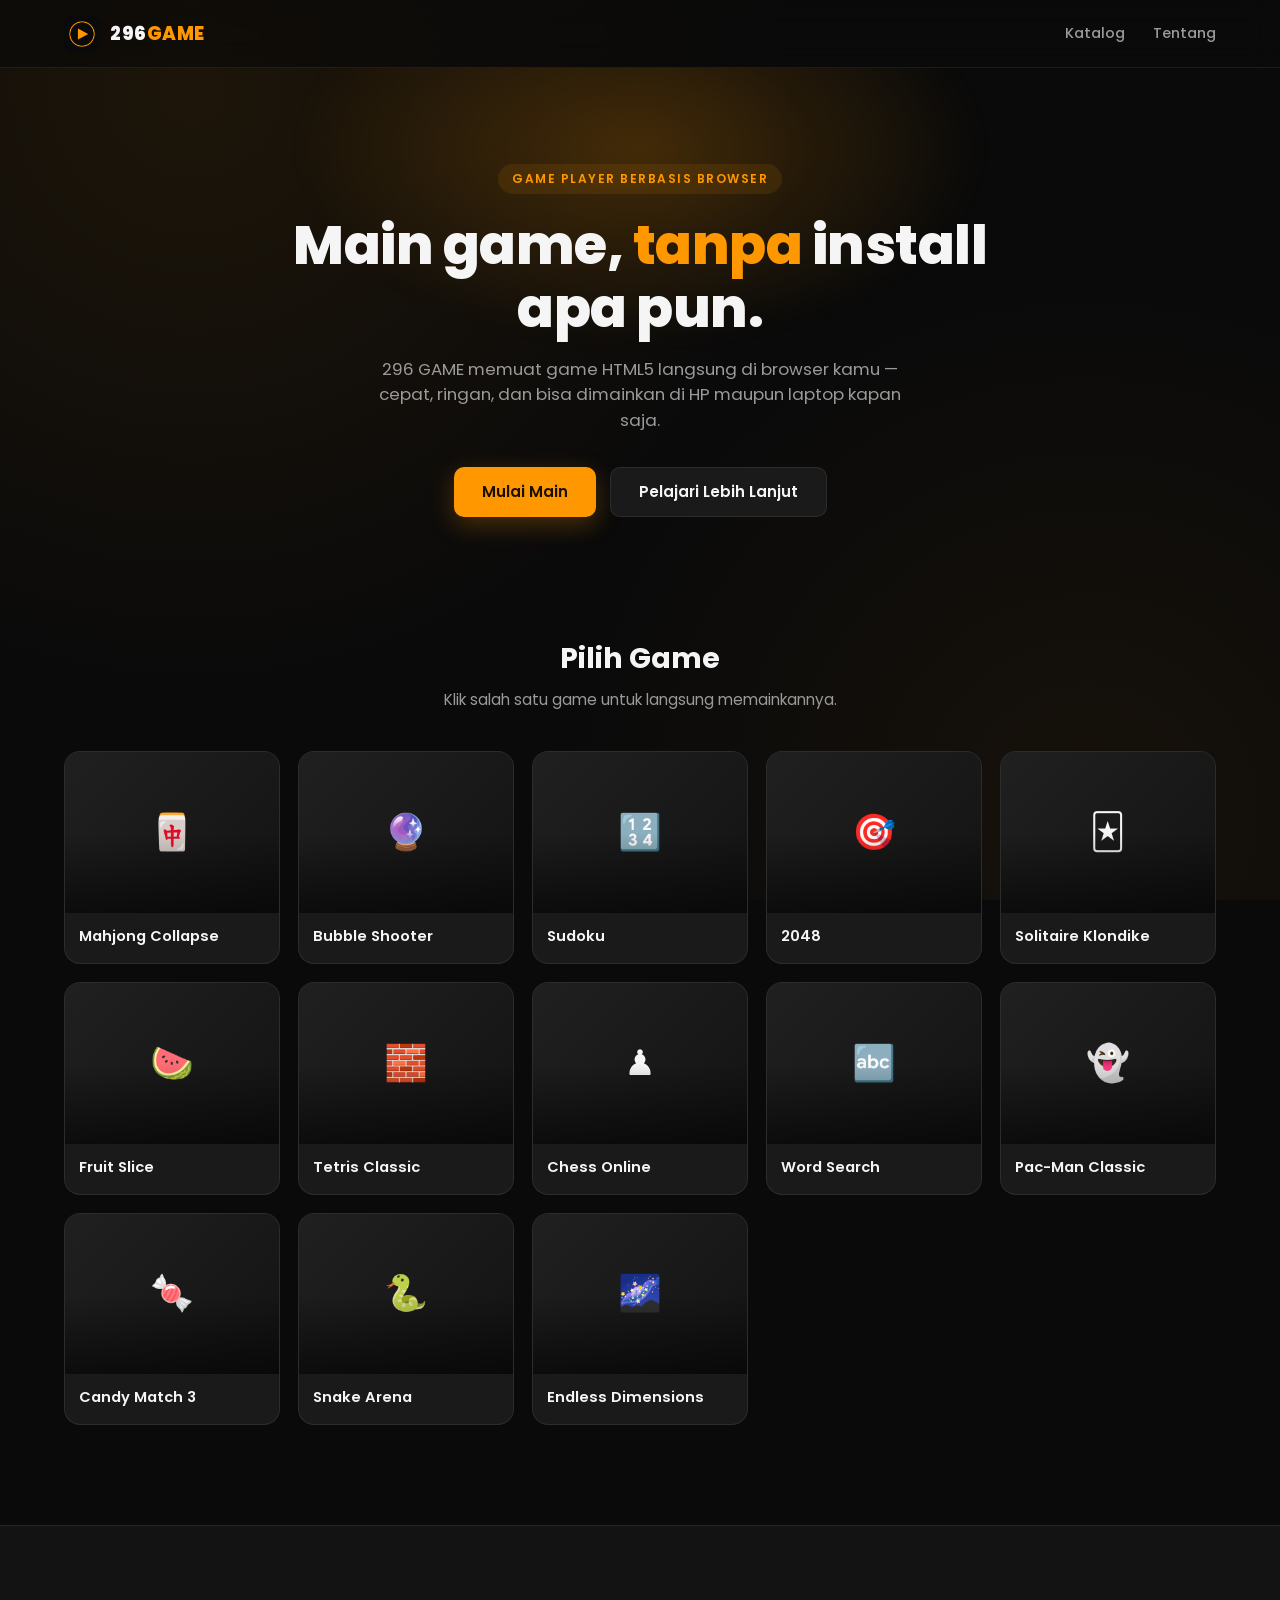
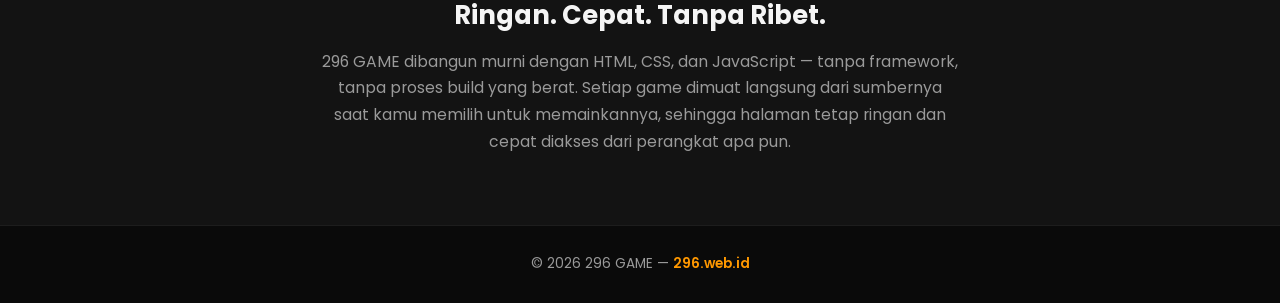
==== index.html @ 3730b1a6 "Add files via upload" ====
<!DOCTYPE html>
<html lang="id">
<head>
  <meta charset="UTF-8" />
  <meta name="viewport" content="width=device-width, initial-scale=1.0, viewport-fit=cover" />

  <!-- ===== SEO META ===== -->
  <title>296 GAME — Mainkan Game HTML5 Gratis Langsung di Browser</title>
  <meta name="description" content="296 GAME adalah game player HTML5 ringan dan cepat. Mainkan ratusan game seru langsung di browser tanpa install, dari puzzle hingga arcade." />
  <meta name="robots" content="index, follow" />
  <link rel="canonical" href="https://296.web.id/" />
  <meta name="theme-color" content="#0a0a0a" />

  <!-- Open Graph -->
  <meta property="og:type" content="website" />
  <meta property="og:site_name" content="296 GAME" />
  <meta property="og:title" content="296 GAME — Mainkan Game HTML5 Gratis Langsung di Browser" />
  <meta property="og:description" content="Ratusan game HTML5 siap mainkan tanpa install. Ringan, cepat, dan bisa dimainkan di semua perangkat." />
  <meta property="og:url" content="https://296.web.id/" />
  <meta property="og:image" content="./assets/logo.png" />

  <!-- Twitter Card -->
  <meta name="twitter:card" content="summary_large_image" />
  <meta name="twitter:title" content="296 GAME — Mainkan Game HTML5 Gratis Langsung di Browser" />
  <meta name="twitter:description" content="Ratusan game HTML5 siap mainkan tanpa install. Ringan, cepat, dan bisa dimainkan di semua perangkat." />
  <meta name="twitter:image" content="./assets/logo.png" />

  <!-- Favicon & PWA -->
  <link rel="icon" type="image/png" href="./assets/favicon.png" />
  <link rel="apple-touch-icon" href="./assets/favicon.png" />
  <link rel="manifest" href="./manifest.json" />

  <!-- Performance: preconnect ke CDN game -->
  <link rel="preconnect" href="https://cdn.htmlgames.com" crossorigin />
  <link rel="dns-prefetch" href="https://cdn.htmlgames.com" />

  <!-- Fonts -->
  <link rel="preconnect" href="https://fonts.googleapis.com" />
  <link rel="preconnect" href="https://fonts.gstatic.com" crossorigin />
  <link href="https://fonts.googleapis.com/css2?family=Poppins:wght@400;500;600;700;800&display=swap" rel="stylesheet" />

  <!-- Styles -->
  <link rel="stylesheet" href="./css/style.css" />
  <link rel="stylesheet" href="./css/responsive.css" />
</head>
<body>

  <!-- ============ HEADER ============ -->
  <header class="site-header" role="banner">
    <div class="header-inner">
      <a href="./index.html" class="brand" aria-label="296 GAME - Beranda">
        <img src="./assets/logo.png" alt="Logo 296 GAME" class="brand-logo" width="36" height="36" />
        <span class="brand-name">296<span class="accent">GAME</span></span>
      </a>
      <nav class="main-nav" aria-label="Navigasi utama">
        <a href="#catalog" class="nav-link">Katalog</a>
        <a href="#about" class="nav-link">Tentang</a>
      </nav>
    </div>
  </header>

  <!-- ============ MAIN ============ -->
  <main id="main-content">

    <!-- HERO -->
    <section class="hero" aria-label="Hero">
      <div class="hero-glow" aria-hidden="true"></div>
      <div class="hero-inner">
        <p class="eyebrow">Game Player Berbasis Browser</p>
        <h1 class="hero-title">Main game, <span class="accent">tanpa</span> install apa pun.</h1>
        <p class="hero-desc">296 GAME memuat game HTML5 langsung di browser kamu — cepat, ringan, dan bisa dimainkan di HP maupun laptop kapan saja.</p>
        <div class="hero-actions">
          <a href="#catalog" class="btn btn-primary">
            <span>Mulai Main</span>
          </a>
          <a href="#about" class="btn btn-ghost">Pelajari Lebih Lanjut</a>
        </div>
      </div>
    </section>

    <!-- CATALOG -->
    <section id="catalog" class="catalog" aria-label="Katalog Game">
      <div class="section-head">
        <h2>Pilih Game</h2>
        <p>Klik salah satu game untuk langsung memainkannya.</p>
      </div>

      <div class="game-grid" id="gameGrid" role="list">
        <!-- Game cards di-generate oleh main.js -->
      </div>
    </section>

    <!-- ABOUT -->
    <section id="about" class="about" aria-label="Tentang 296 GAME">
      <div class="about-inner">
        <h2>Ringan. Cepat. Tanpa Ribet.</h2>
        <p>296 GAME dibangun murni dengan HTML, CSS, dan JavaScript — tanpa framework, tanpa proses build yang berat. Setiap game dimuat langsung dari sumbernya saat kamu memilih untuk memainkannya, sehingga halaman tetap ringan dan cepat diakses dari perangkat apa pun.</p>
      </div>
    </section>

  </main>

  <!-- ============ FOOTER ============ -->
  <footer class="site-footer" role="contentinfo">
    <p>&copy; <span id="year"></span> 296 GAME — <a href="https://296.web.id" target="_blank" rel="noopener">296.web.id</a></p>
  </footer>

  <!-- Toast container -->
  <div id="toast" class="toast" role="status" aria-live="polite"></div>

  <!-- Scripts -->
  <script src="./js/database.js" defer></script>
  <script src="./js/main.js" defer></script>
</body>
</html>
---- css/style.css ----
/* ==========================================================================
   296 GAME — style.css
   Tema: Modern, Minimalis, Gaming, Dark Mode
   ========================================================================== */

:root {
  /* Warna utama */
  --color-bg: #0a0a0a;
  --color-bg-soft: #131313;
  --color-surface: #1a1a1a;
  --color-surface-2: #202020;
  --color-border: rgba(255, 255, 255, 0.08);
  --color-text: #f5f5f5;
  --color-text-muted: #9a9a9a;
  --color-accent: #ff9800;
  --color-accent-dim: #ff98001a;
  --color-accent-hover: #ffb547;
  --color-white: #ffffff;
  --color-danger: #ff5555;

  /* Tipografi */
  --font-main: "Poppins", system-ui, sans-serif;

  /* Layout */
  --header-h: 68px;
  --radius-sm: 10px;
  --radius-md: 16px;
  --radius-lg: 24px;
  --shadow-glow: 0 0 40px rgba(255, 152, 0, 0.15);
  --transition-fast: 0.18s ease;
  --transition-med: 0.35s cubic-bezier(0.22, 1, 0.36, 1);
}

/* ===== Reset ===== */
*, *::before, *::after { box-sizing: border-box; margin: 0; padding: 0; }

html {
  scroll-behavior: smooth;
  -webkit-text-size-adjust: 100%;
}

body {
  font-family: var(--font-main);
  background: var(--color-bg);
  color: var(--color-text);
  overflow-x: hidden;
  min-height: 100vh;
  line-height: 1.5;
}

img { max-width: 100%; display: block; }
a { color: inherit; text-decoration: none; }
button { font-family: inherit; cursor: pointer; border: none; background: none; color: inherit; }
ul { list-style: none; }

/* Focus visibility (accessibility) */
a:focus-visible,
button:focus-visible,
input:focus-visible {
  outline: 2px solid var(--color-accent);
  outline-offset: 2px;
  border-radius: 4px;
}

@media (prefers-reduced-motion: reduce) {
  *, *::before, *::after {
    animation-duration: 0.001ms !important;
    animation-iteration-count: 1 !important;
    transition-duration: 0.001ms !important;
    scroll-behavior: auto !important;
  }
}

/* ===== Background ambience ===== */
body::before {
  content: "";
  position: fixed;
  inset: 0;
  z-index: -1;
  background:
    radial-gradient(circle at 15% 10%, rgba(255, 152, 0, 0.08), transparent 45%),
    radial-gradient(circle at 85% 90%, rgba(255, 152, 0, 0.05), transparent 40%),
    var(--color-bg);
}

/* ===== Header ===== */
.site-header {
  position: sticky;
  top: 0;
  z-index: 100;
  height: var(--header-h);
  display: flex;
  align-items: center;
  background: rgba(10, 10, 10, 0.7);
  backdrop-filter: blur(14px) saturate(140%);
  -webkit-backdrop-filter: blur(14px) saturate(140%);
  border-bottom: 1px solid var(--color-border);
}

.header-inner {
  width: 100%;
  max-width: 1200px;
  margin: 0 auto;
  padding: 0 24px;
  display: flex;
  align-items: center;
  justify-content: space-between;
  gap: 16px;
}

.brand {
  display: flex;
  align-items: center;
  gap: 10px;
}

.brand-logo {
  border-radius: 8px;
}

.brand-name {
  font-weight: 800;
  font-size: 1.15rem;
  letter-spacing: 0.5px;
}

.brand-name-sm { font-size: 1rem; }

.accent { color: var(--color-accent); }

.main-nav {
  display: flex;
  gap: 28px;
}

.nav-link {
  font-size: 0.9rem;
  font-weight: 500;
  color: var(--color-text-muted);
  transition: color var(--transition-fast);
  position: relative;
}

.nav-link:hover { color: var(--color-white); }

/* ===== Player toolbar ===== */
.player-toolbar {
  display: flex;
  align-items: center;
  gap: 6px;
}

.icon-btn {
  position: relative;
  overflow: hidden;
  width: 40px;
  height: 40px;
  display: flex;
  align-items: center;
  justify-content: center;
  border-radius: var(--radius-sm);
  color: var(--color-text-muted);
  background: var(--color-surface);
  border: 1px solid var(--color-border);
  transition: color var(--transition-fast), background var(--transition-fast), transform var(--transition-fast);
}

.icon-btn:hover {
  color: var(--color-accent);
  background: var(--color-surface-2);
  transform: translateY(-1px);
}

.icon-btn:active { transform: translateY(0); }

/* ===== Ripple effect ===== */
.ripple { position: relative; overflow: hidden; }
.ripple-circle {
  position: absolute;
  border-radius: 50%;
  background: rgba(255, 152, 0, 0.35);
  transform: scale(0);
  animation: ripple-anim 0.6s ease-out;
  pointer-events: none;
}
@keyframes ripple-anim {
  to { transform: scale(2.6); opacity: 0; }
}

/* ===== Hero ===== */
.hero {
  position: relative;
  padding: 96px 24px 80px;
  text-align: center;
  overflow: hidden;
}

.hero-glow {
  position: absolute;
  top: -120px;
  left: 50%;
  transform: translateX(-50%);
  width: 700px;
  height: 400px;
  background: radial-gradient(ellipse, rgba(255, 152, 0, 0.22), transparent 70%);
  filter: blur(10px);
  pointer-events: none;
}

.hero-inner {
  position: relative;
  max-width: 720px;
  margin: 0 auto;
  animation: fadeInUp 0.8s var(--transition-med) both;
}

.eyebrow {
  display: inline-block;
  font-size: 0.75rem;
  font-weight: 600;
  letter-spacing: 1.5px;
  text-transform: uppercase;
  color: var(--color-accent);
  background: var(--color-accent-dim);
  padding: 6px 14px;
  border-radius: 999px;
  margin-bottom: 20px;
}

.hero-title {
  font-size: clamp(2.1rem, 5vw, 3.4rem);
  font-weight: 800;
  line-height: 1.15;
  letter-spacing: -0.5px;
  margin-bottom: 18px;
}

.hero-desc {
  font-size: 1.05rem;
  color: var(--color-text-muted);
  max-width: 560px;
  margin: 0 auto 34px;
}

.hero-actions {
  display: flex;
  justify-content: center;
  gap: 14px;
  flex-wrap: wrap;
}

/* ===== Buttons ===== */
.btn {
  position: relative;
  overflow: hidden;
  display: inline-flex;
  align-items: center;
  justify-content: center;
  gap: 8px;
  padding: 13px 28px;
  border-radius: var(--radius-sm);
  font-weight: 600;
  font-size: 0.95rem;
  transition: transform var(--transition-fast), box-shadow var(--transition-fast), background var(--transition-fast);
}

.btn-primary {
  background: var(--color-accent);
  color: #1a1000;
  box-shadow: 0 8px 24px rgba(255, 152, 0, 0.25);
}

.btn-primary:hover {
  background: var(--color-accent-hover);
  transform: translateY(-2px);
  box-shadow: 0 12px 28px rgba(255, 152, 0, 0.35);
}

.btn-ghost {
  background: var(--color-surface);
  color: var(--color-text);
  border: 1px solid var(--color-border);
}

.btn-ghost:hover {
  background: var(--color-surface-2);
  transform: translateY(-2px);
}

/* ===== Catalog ===== */
.catalog {
  max-width: 1200px;
  margin: 0 auto;
  padding: 40px 24px 100px;
}

.section-head {
  text-align: center;
  margin-bottom: 40px;
}

.section-head h2 {
  font-size: 1.8rem;
  font-weight: 700;
  margin-bottom: 8px;
}

.section-head p {
  color: var(--color-text-muted);
  font-size: 0.95rem;
}

.game-grid {
  display: grid;
  grid-template-columns: repeat(auto-fill, minmax(190px, 1fr));
  gap: 18px;
}

.game-card {
  position: relative;
  border-radius: var(--radius-md);
  background: var(--color-surface);
  border: 1px solid var(--color-border);
  overflow: hidden;
  cursor: pointer;
  transition: transform var(--transition-med), border-color var(--transition-fast), box-shadow var(--transition-med);
  animation: fadeInUp 0.6s var(--transition-med) both;
}

.game-card:hover {
  transform: translateY(-6px) scale(1.015);
  border-color: rgba(255, 152, 0, 0.4);
  box-shadow: var(--shadow-glow);
}

.game-card-thumb {
  aspect-ratio: 4 / 3;
  width: 100%;
  background: linear-gradient(135deg, var(--color-surface-2), var(--color-bg-soft));
  display: flex;
  align-items: center;
  justify-content: center;
  font-size: 2.2rem;
  position: relative;
}

.game-card-thumb::after {
  content: "";
  position: absolute;
  inset: 0;
  background: linear-gradient(to top, rgba(0,0,0,0.55), transparent 50%);
}

.game-card-body {
  padding: 12px 14px 16px;
}

.game-card-title {
  font-size: 0.92rem;
  font-weight: 600;
  white-space: nowrap;
  overflow: hidden;
  text-overflow: ellipsis;
}

.game-card-play {
  position: absolute;
  top: 10px;
  right: 10px;
  width: 34px;
  height: 34px;
  border-radius: 50%;
  background: var(--color-accent);
  color: #1a1000;
  display: flex;
  align-items: center;
  justify-content: center;
  opacity: 0;
  transform: translateY(-6px);
  transition: opacity var(--transition-fast), transform var(--transition-fast);
}

.game-card:hover .game-card-play {
  opacity: 1;
  transform: translateY(0);
}

/* ===== About ===== */
.about {
  border-top: 1px solid var(--color-border);
  padding: 70px 24px;
  background: var(--color-bg-soft);
}

.about-inner {
  max-width: 640px;
  margin: 0 auto;
  text-align: center;
}

.about-inner h2 {
  font-size: 1.6rem;
  font-weight: 700;
  margin-bottom: 14px;
}

.about-inner p {
  color: var(--color-text-muted);
  font-size: 0.98rem;
  line-height: 1.7;
}

/* ===== Footer ===== */
.site-footer {
  text-align: center;
  padding: 28px 24px;
  color: var(--color-text-muted);
  font-size: 0.85rem;
  border-top: 1px solid var(--color-border);
}

.site-footer a {
  color: var(--color-accent);
  font-weight: 600;
}

/* ==========================================================================
   PLAY PAGE
   ========================================================================== */

.play-page { background: #000; }

.player-main {
  position: relative;
  min-height: calc(100vh - var(--header-h));
  display: flex;
  align-items: center;
  justify-content: center;
  padding: 24px;
}

.game-container {
  width: 100%;
  max-width: 900px;
  aspect-ratio: 4 / 3;
  border-radius: var(--radius-md);
  overflow: hidden;
  background: var(--color-bg-soft);
  border: 1px solid var(--color-border);
  box-shadow: 0 20px 60px rgba(0, 0, 0, 0.5);
  animation: fadeIn 0.5s var(--transition-med) both;
}

.game-container iframe,
.game-container canvas {
  width: 100%;
  height: 100%;
  border: 0;
  display: block;
}

.game-container:fullscreen,
.game-container:-webkit-full-screen {
  max-width: none;
  border-radius: 0;
  aspect-ratio: auto;
}

/* ===== Loading state ===== */
.loading-state {
  display: flex;
  flex-direction: column;
  align-items: center;
  gap: 16px;
  animation: fadeIn 0.4s ease both;
}

.loading-spinner {
  animation: spin 1.1s linear infinite;
}

.loading-text {
  color: var(--color-text-muted);
  font-weight: 500;
  font-size: 0.95rem;
}

.dots span {
  animation: blink 1.4s infinite;
  opacity: 0;
}
.dots span:nth-child(2) { animation-delay: 0.2s; }
.dots span:nth-child(3) { animation-delay: 0.4s; }

.loading-progress {
  width: 200px;
  height: 4px;
  border-radius: 999px;
  background: var(--color-surface);
  overflow: hidden;
}

.loading-progress-bar {
  height: 100%;
  width: 0%;
  background: var(--color-accent);
  border-radius: 999px;
  transition: width 0.3s ease;
}

/* ===== Empty / Error states ===== */
.state-panel {
  text-align: center;
  max-width: 420px;
  padding: 40px 28px;
  border-radius: var(--radius-lg);
  background: var(--color-surface);
  border: 1px solid var(--color-border);
  animation: fadeInUp 0.5s var(--transition-med) both;
}

.state-icon { font-size: 2.6rem; margin-bottom: 14px; }

.state-panel h2 {
  font-size: 1.3rem;
  font-weight: 700;
  margin-bottom: 10px;
}

.state-panel p {
  color: var(--color-text-muted);
  font-size: 0.92rem;
  margin-bottom: 24px;
  line-height: 1.6;
}

.state-actions {
  display: flex;
  gap: 10px;
  justify-content: center;
  flex-wrap: wrap;
}

/* ===== Scroll to top ===== */
.scroll-top-btn {
  position: fixed;
  bottom: 24px;
  right: 24px;
  width: 44px;
  height: 44px;
  border-radius: 50%;
  background: var(--color-accent);
  color: #1a1000;
  display: flex;
  align-items: center;
  justify-content: center;
  box-shadow: 0 8px 20px rgba(255, 152, 0, 0.3);
  z-index: 90;
  transition: opacity var(--transition-fast), transform var(--transition-fast);
}

.scroll-top-btn:hover { transform: translateY(-3px); }

/* ===== Toast ===== */
.toast {
  position: fixed;
  bottom: 28px;
  left: 50%;
  transform: translateX(-50%) translateY(20px);
  background: var(--color-surface-2);
  border: 1px solid var(--color-border);
  color: var(--color-text);
  padding: 12px 20px;
  border-radius: var(--radius-sm);
  font-size: 0.88rem;
  font-weight: 500;
  opacity: 0;
  pointer-events: none;
  transition: opacity var(--transition-med), transform var(--transition-med);
  z-index: 200;
  box-shadow: 0 10px 30px rgba(0,0,0,0.4);
}

.toast.show {
  opacity: 1;
  transform: translateX(-50%) translateY(0);
}

.toast.toast-error { border-color: rgba(255, 85, 85, 0.4); }

/* ===== Utility ===== */
.hidden { display: none !important; }

/* ===== Animations ===== */
@keyframes fadeIn {
  from { opacity: 0; }
  to { opacity: 1; }
}

@keyframes fadeInUp {
  from { opacity: 0; transform: translateY(16px); }
  to { opacity: 1; transform: translateY(0); }
}

@keyframes spin {
  to { transform: rotate(360deg); }
}

@keyframes blink {
  0%, 80%, 100% { opacity: 0; }
  40% { opacity: 1; }
}
---- css/responsive.css ----
/* ==========================================================================
   296 GAME — responsive.css
   Mobile-first breakpoints. Tidak boleh ada horizontal scroll.
   ========================================================================== */

html, body { max-width: 100%; overflow-x: hidden; }

/* ===== Tablet (<= 1024px) ===== */
@media (max-width: 1024px) {
  .game-grid {
    grid-template-columns: repeat(auto-fill, minmax(160px, 1fr));
    gap: 14px;
  }

  .hero { padding: 80px 20px 64px; }
}

/* ===== Small tablet / large phone (<= 768px) ===== */
@media (max-width: 768px) {
  .header-inner { padding: 0 16px; }

  .main-nav { gap: 18px; }

  .brand-name { font-size: 1rem; }

  .hero { padding: 64px 18px 52px; }
  .hero-title { font-size: clamp(1.7rem, 7vw, 2.4rem); }
  .hero-desc { font-size: 0.95rem; }

  .catalog { padding: 30px 16px 70px; }
  .section-head h2 { font-size: 1.5rem; }

  .game-grid {
    grid-template-columns: repeat(auto-fill, minmax(140px, 1fr));
    gap: 12px;
  }

  .game-card-thumb { font-size: 1.8rem; }

  .about { padding: 54px 18px; }
  .about-inner h2 { font-size: 1.35rem; }

  .player-main { padding: 14px; }
  .game-container { border-radius: 14px; }

  .player-toolbar { gap: 4px; }
  .icon-btn { width: 36px; height: 36px; }
}

/* ===== Mobile (<= 480px) ===== */
@media (max-width: 480px) {
  :root { --header-h: 60px; }

  .header-inner { padding: 0 12px; }

  .main-nav { display: none; } /* nav disembunyikan di layar sangat kecil, hero tetap dapat diakses via scroll */

  .brand-logo { width: 30px; height: 30px; }
  .brand-name { font-size: 0.95rem; }

  .eyebrow { font-size: 0.68rem; padding: 5px 12px; }
  .hero-title { font-size: clamp(1.5rem, 8vw, 2rem); }
  .hero-desc { font-size: 0.9rem; margin-bottom: 26px; }

  .btn { padding: 12px 22px; font-size: 0.88rem; width: 100%; }
  .hero-actions { flex-direction: column; align-items: stretch; gap: 10px; }

  .game-grid {
    grid-template-columns: repeat(auto-fill, minmax(130px, 1fr));
    gap: 10px;
  }

  .game-card-body { padding: 10px 12px 12px; }
  .game-card-title { font-size: 0.82rem; }

  .player-main { padding: 8px; }
  .game-container { border-radius: 10px; aspect-ratio: 3 / 4; }

  .state-panel { padding: 32px 20px; }

  .scroll-top-btn { bottom: 16px; right: 16px; width: 40px; height: 40px; }

  .toast { width: calc(100% - 32px); text-align: center; bottom: 18px; }
}

/* ===== Landscape phones (short height) ===== */
@media (max-height: 480px) and (orientation: landscape) {
  .game-container { aspect-ratio: 16 / 9; max-height: calc(100vh - var(--header-h) - 20px); }
  .player-main { padding: 8px; }
  .hero { padding: 40px 20px; }
}

/* ===== Large desktop ===== */
@media (min-width: 1400px) {
  .header-inner, .catalog { max-width: 1320px; }
  .game-container { max-width: 980px; }
}
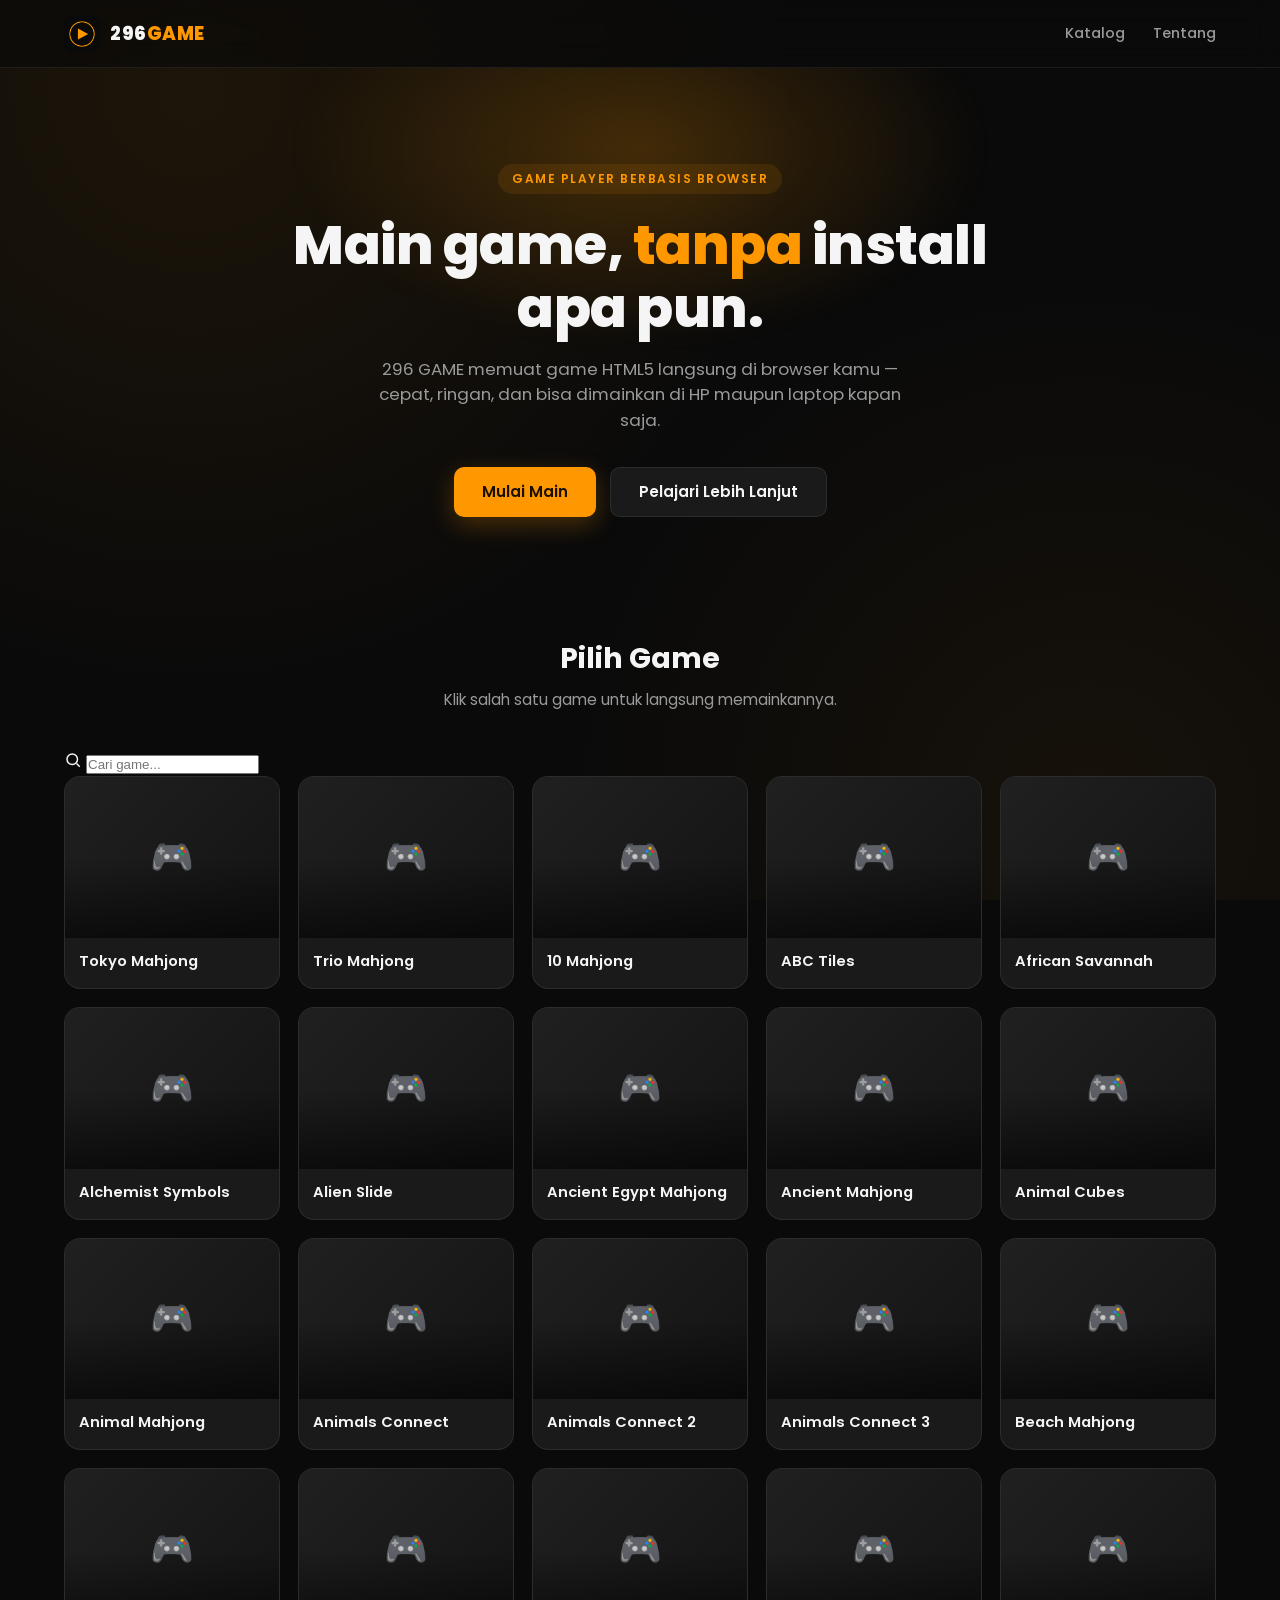
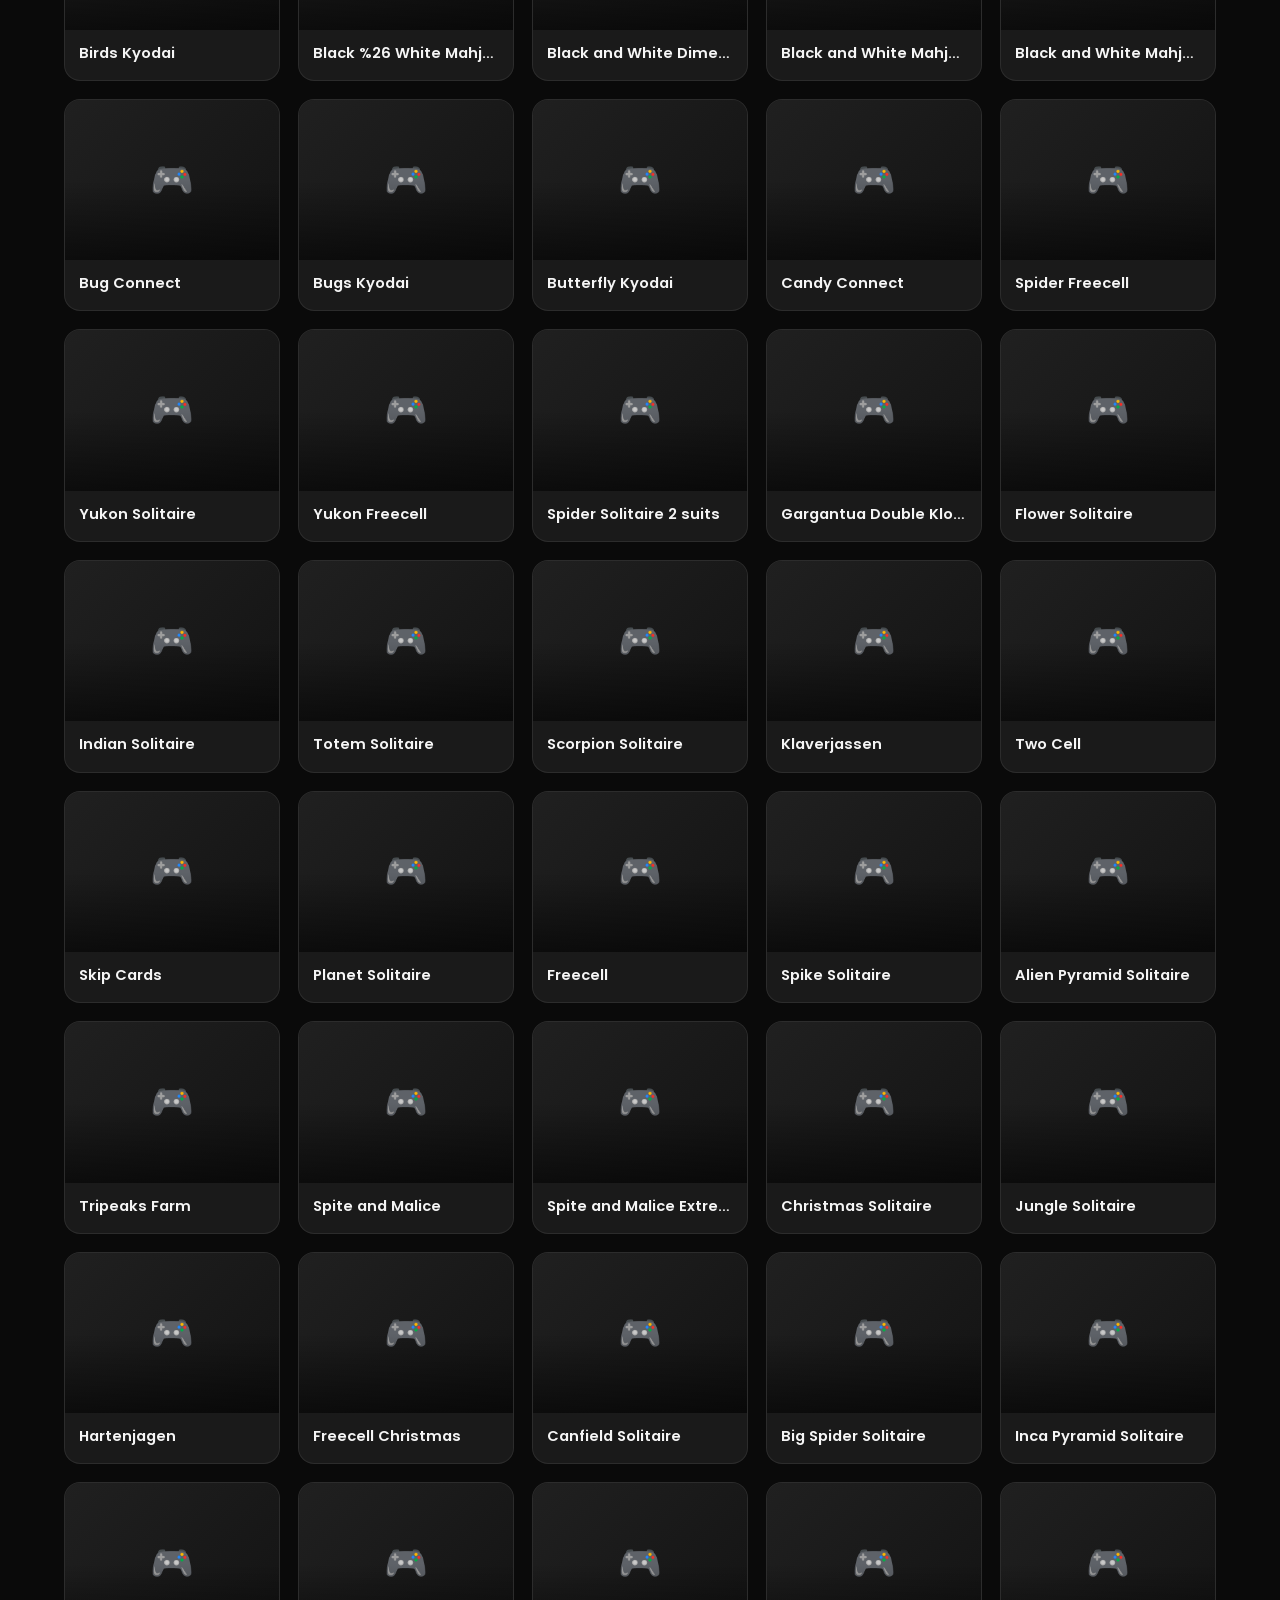
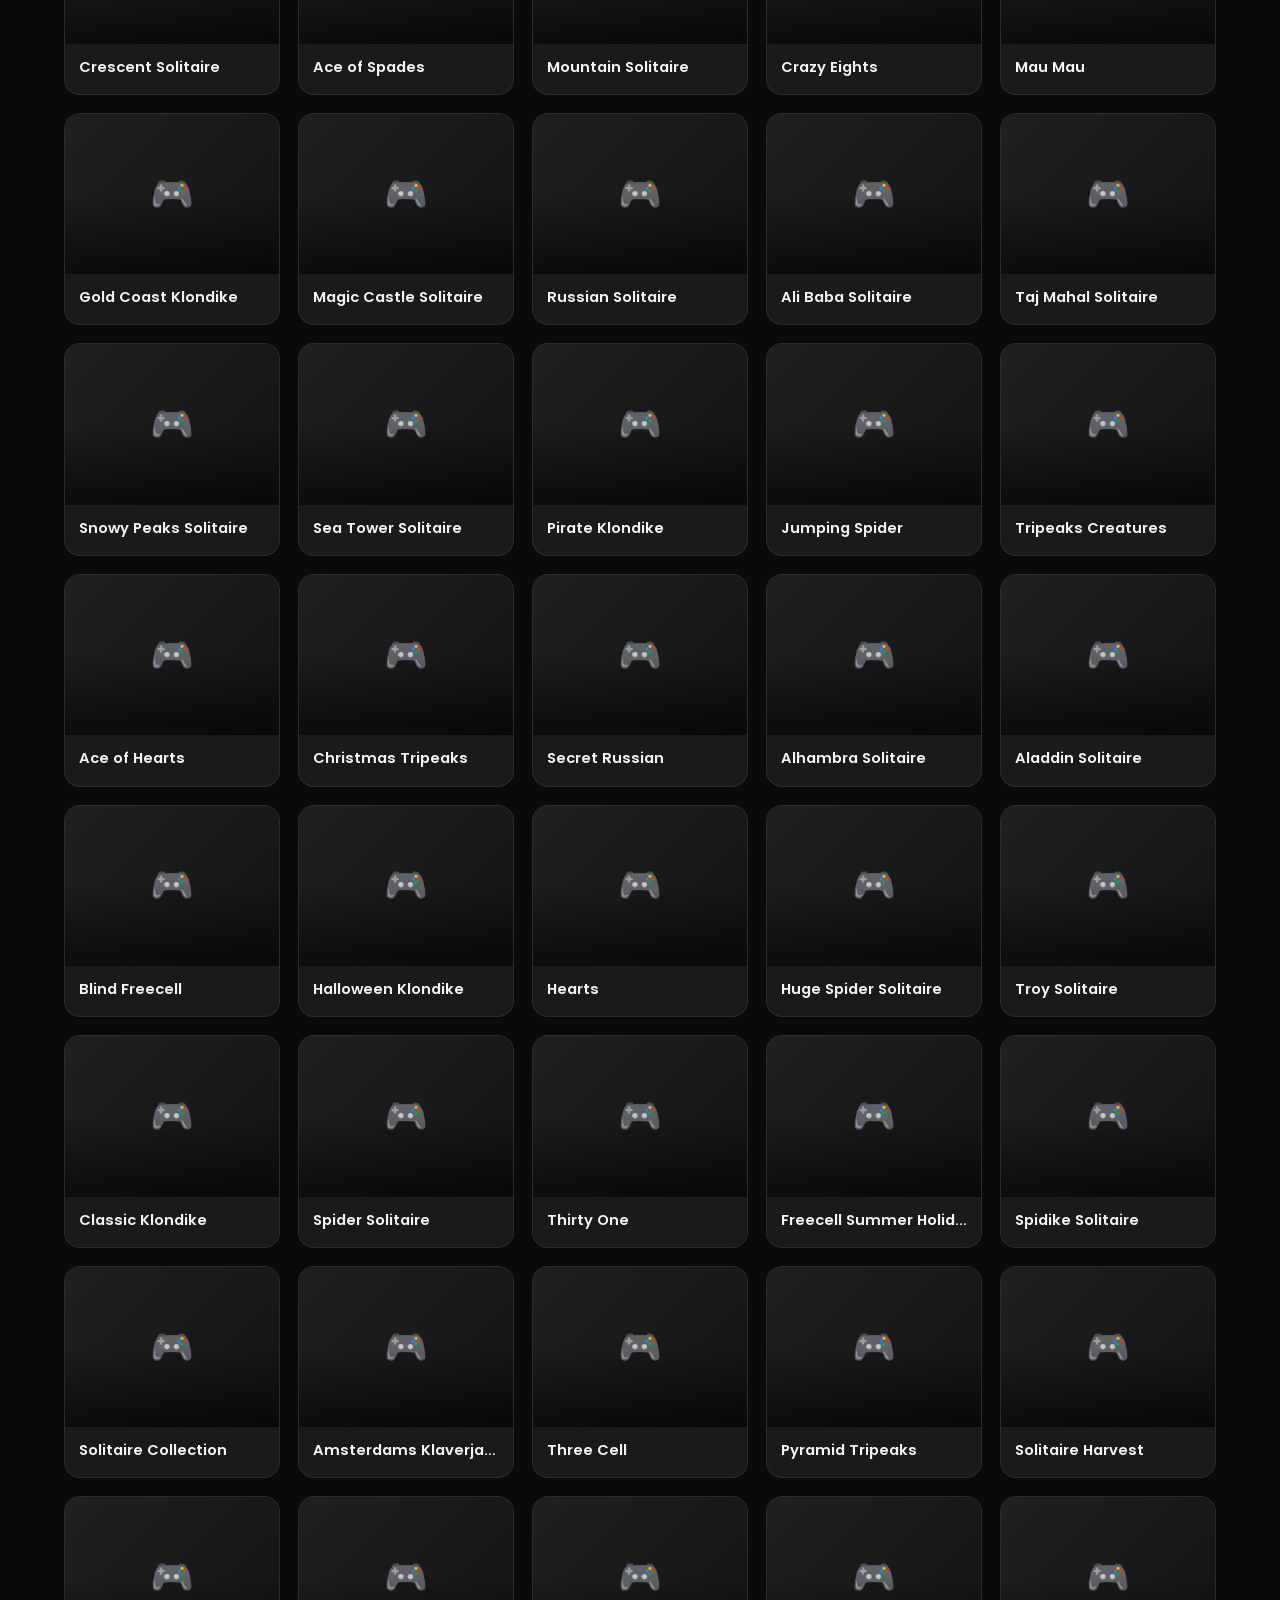
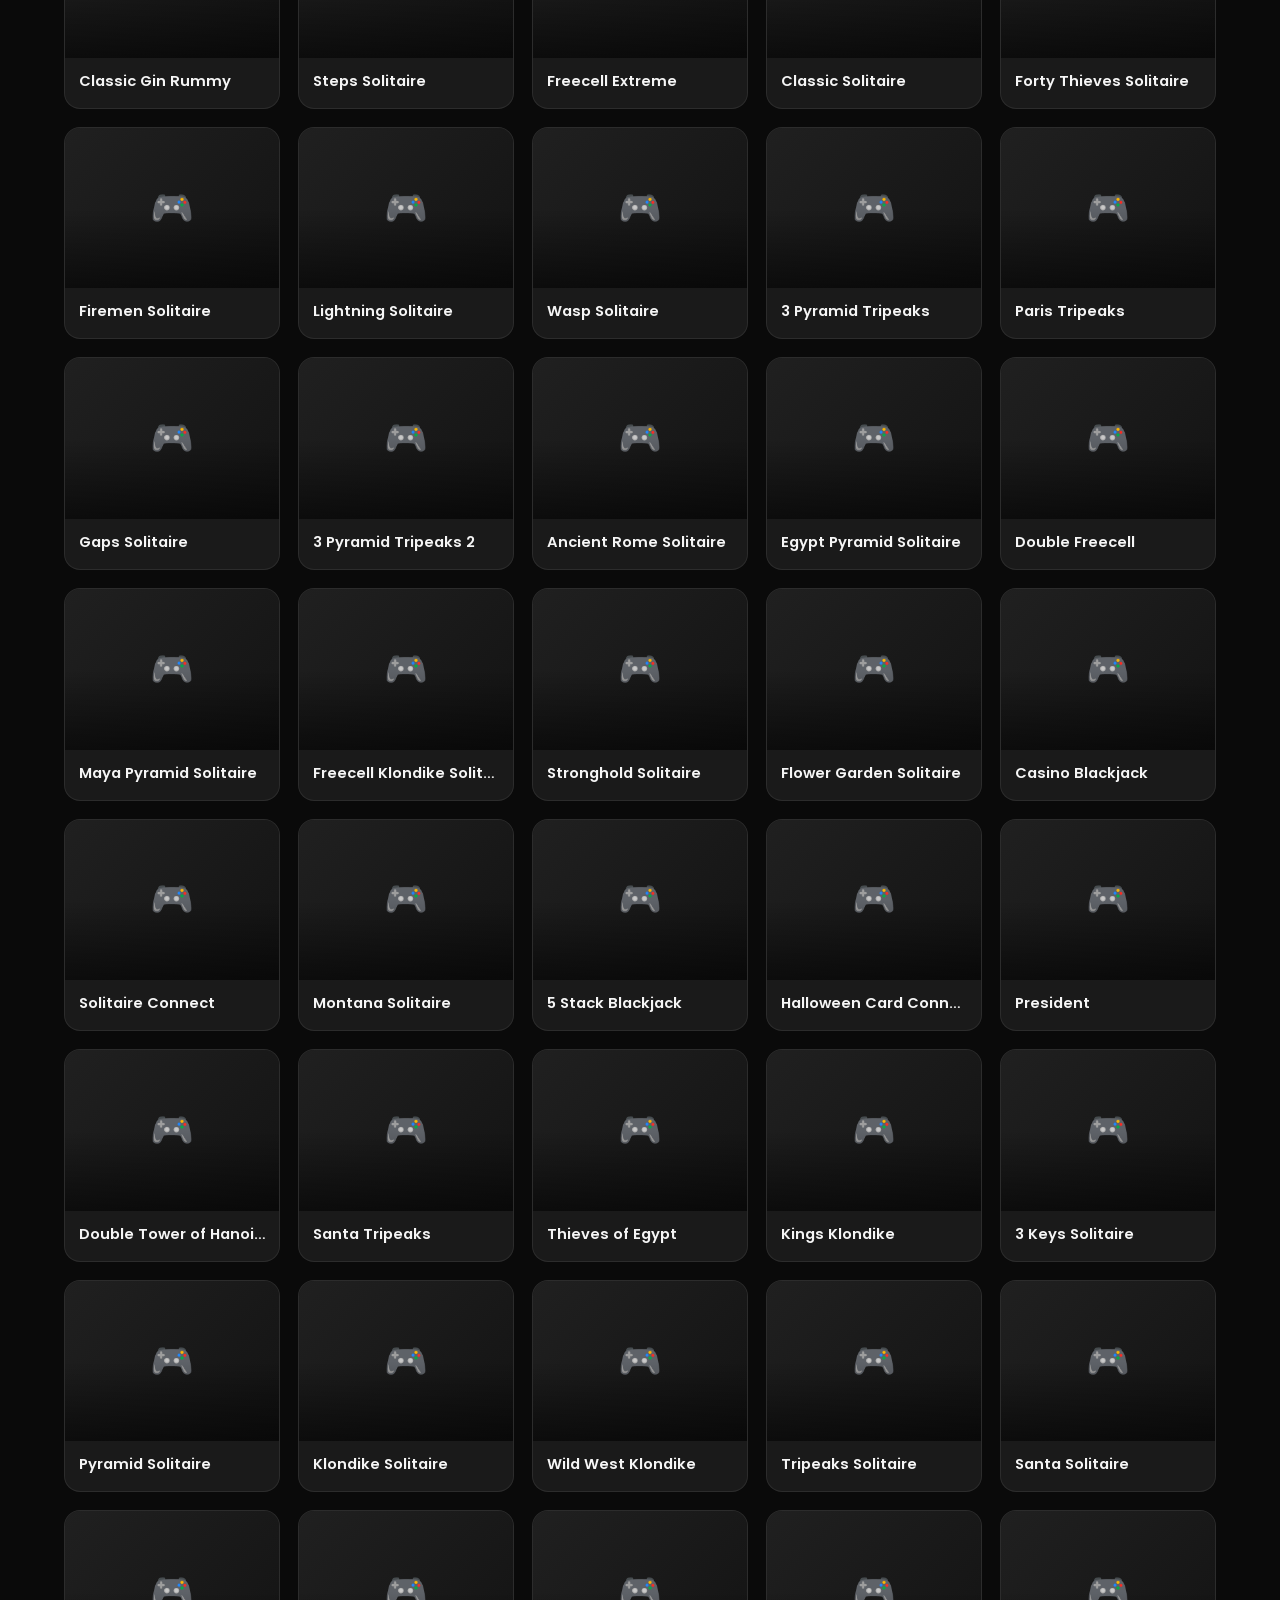
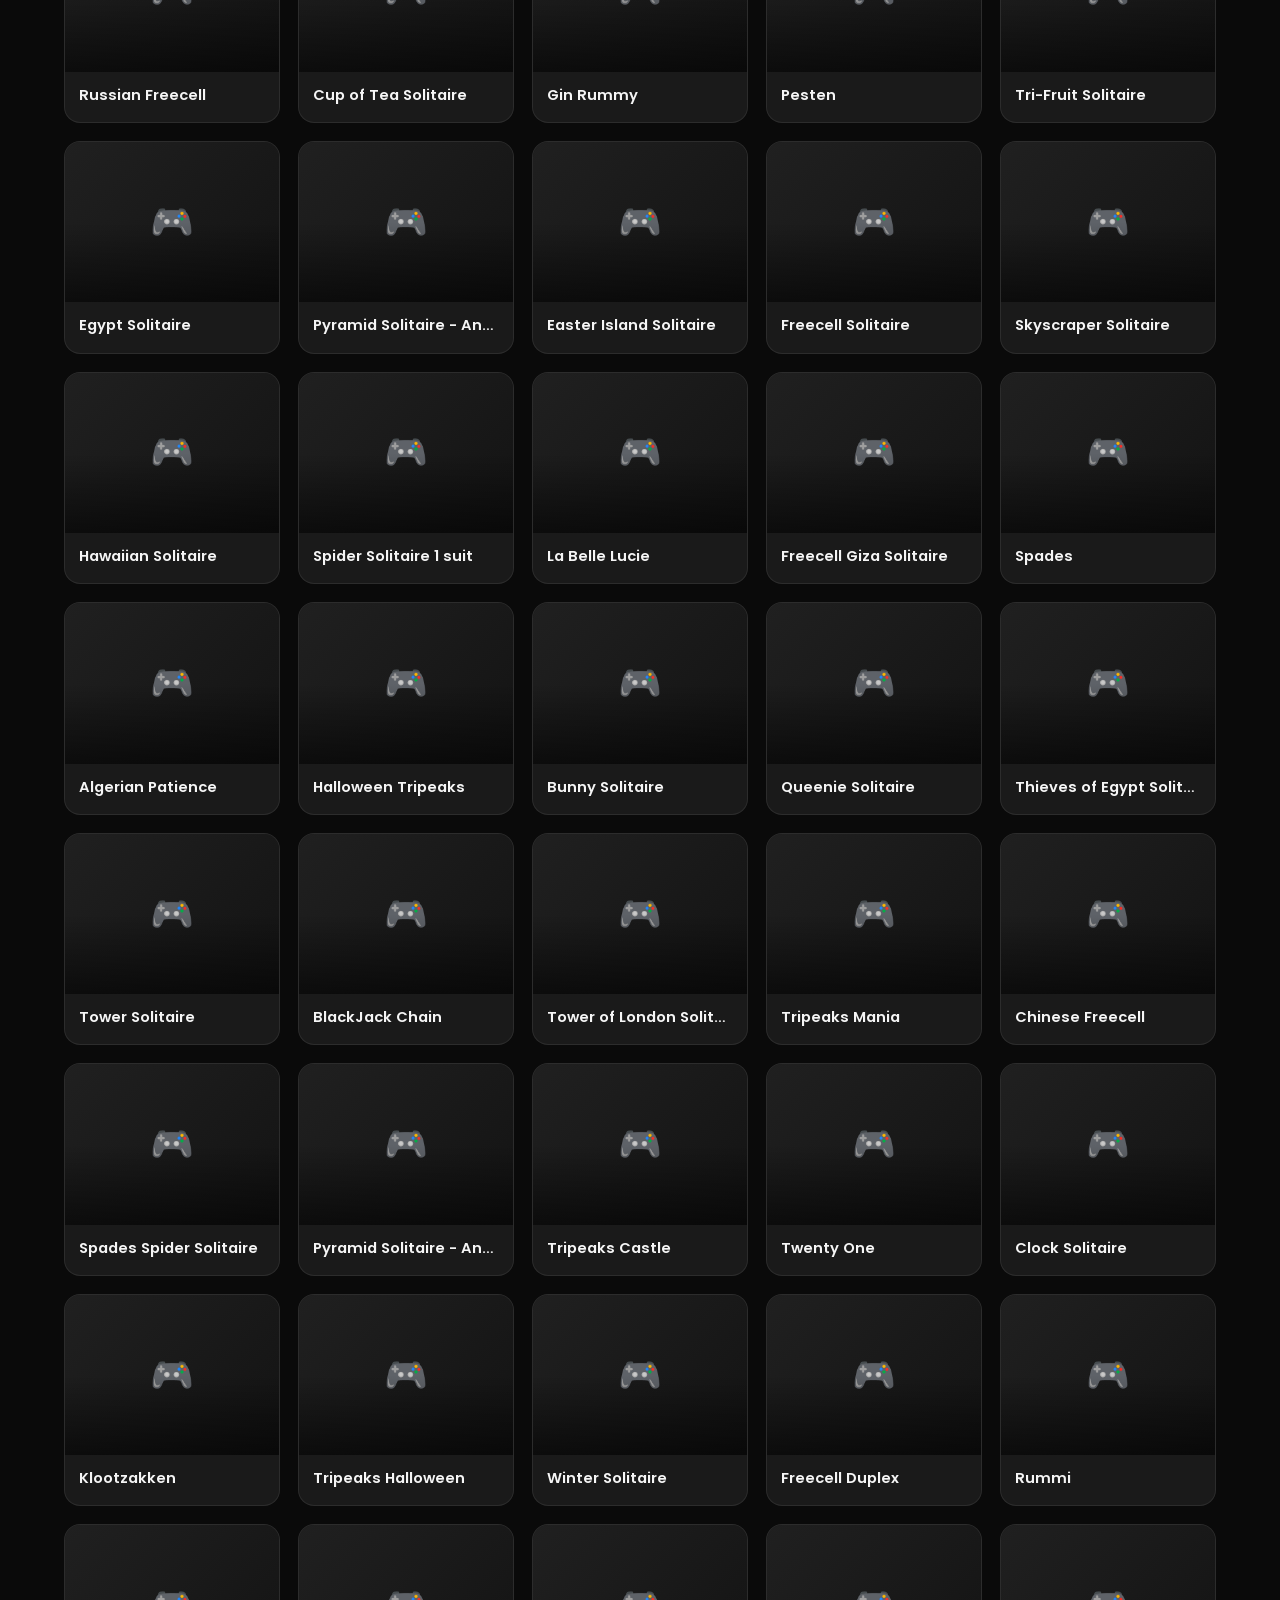
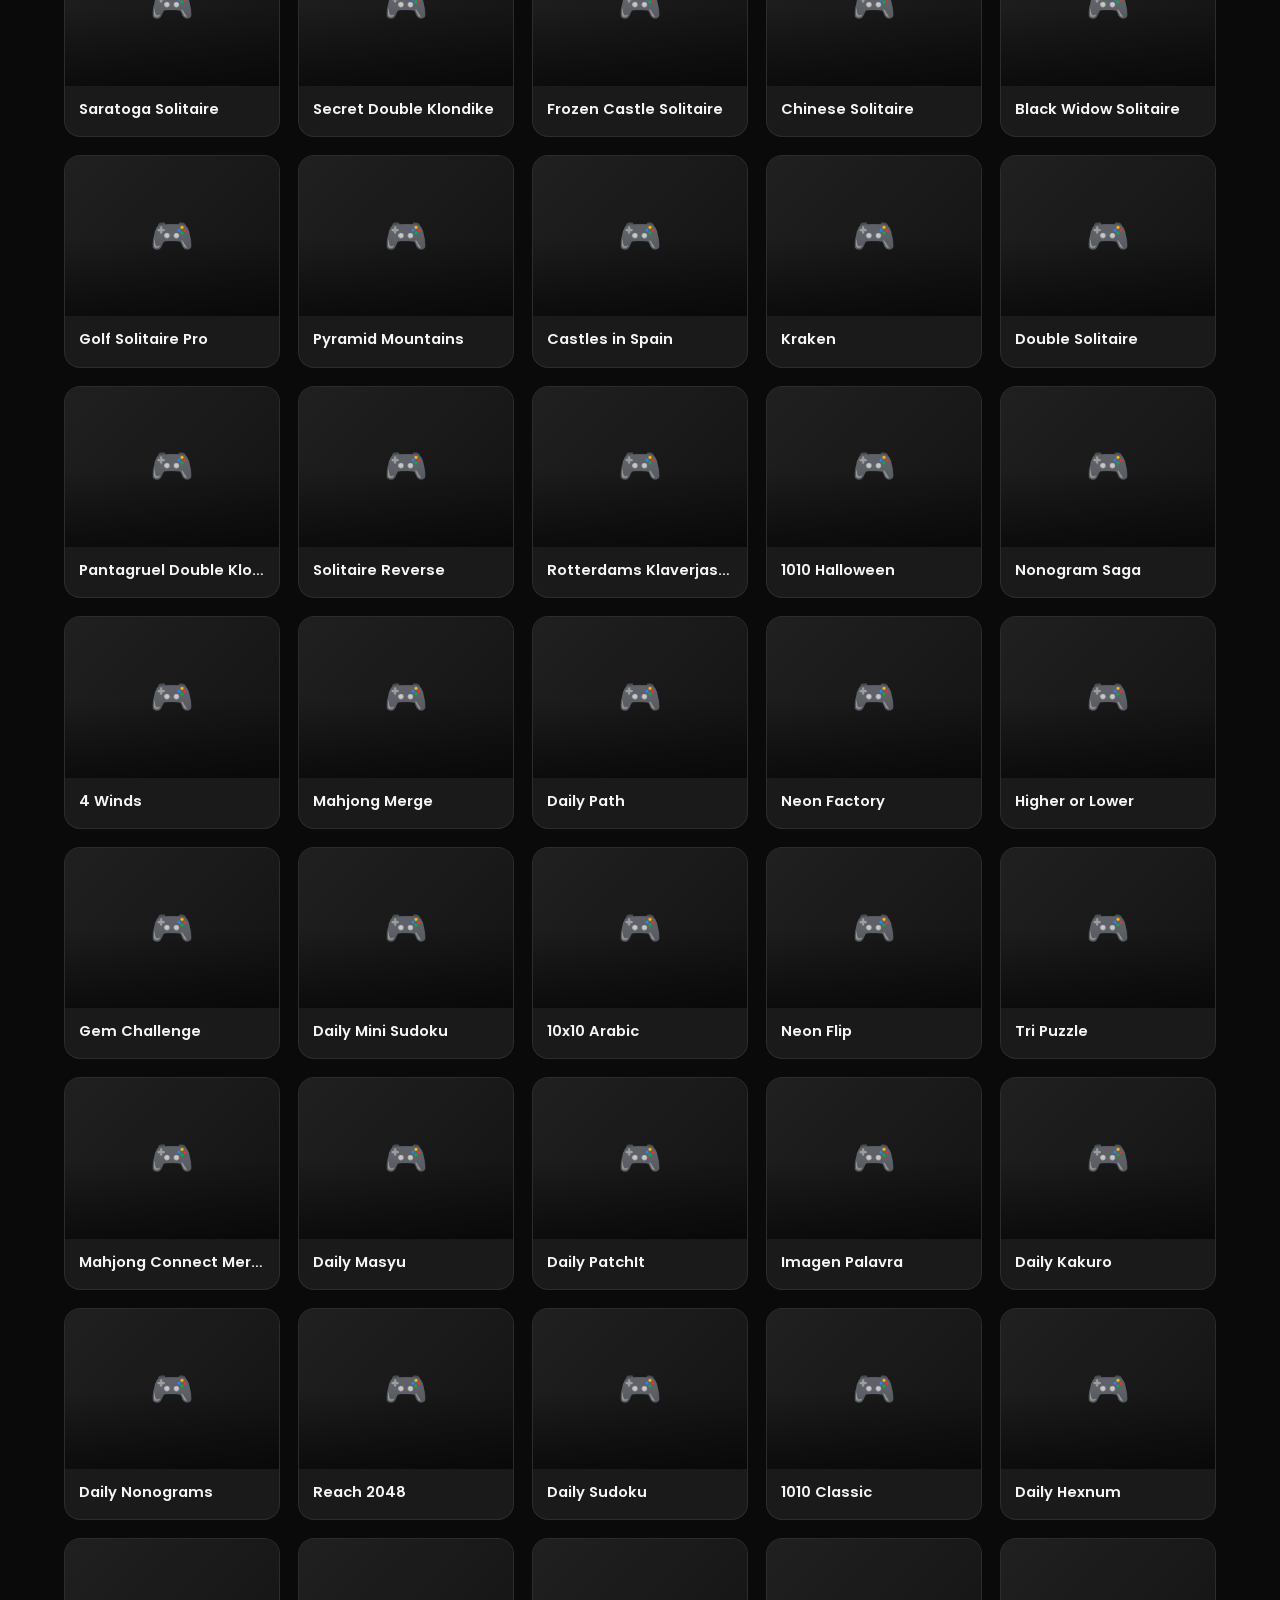
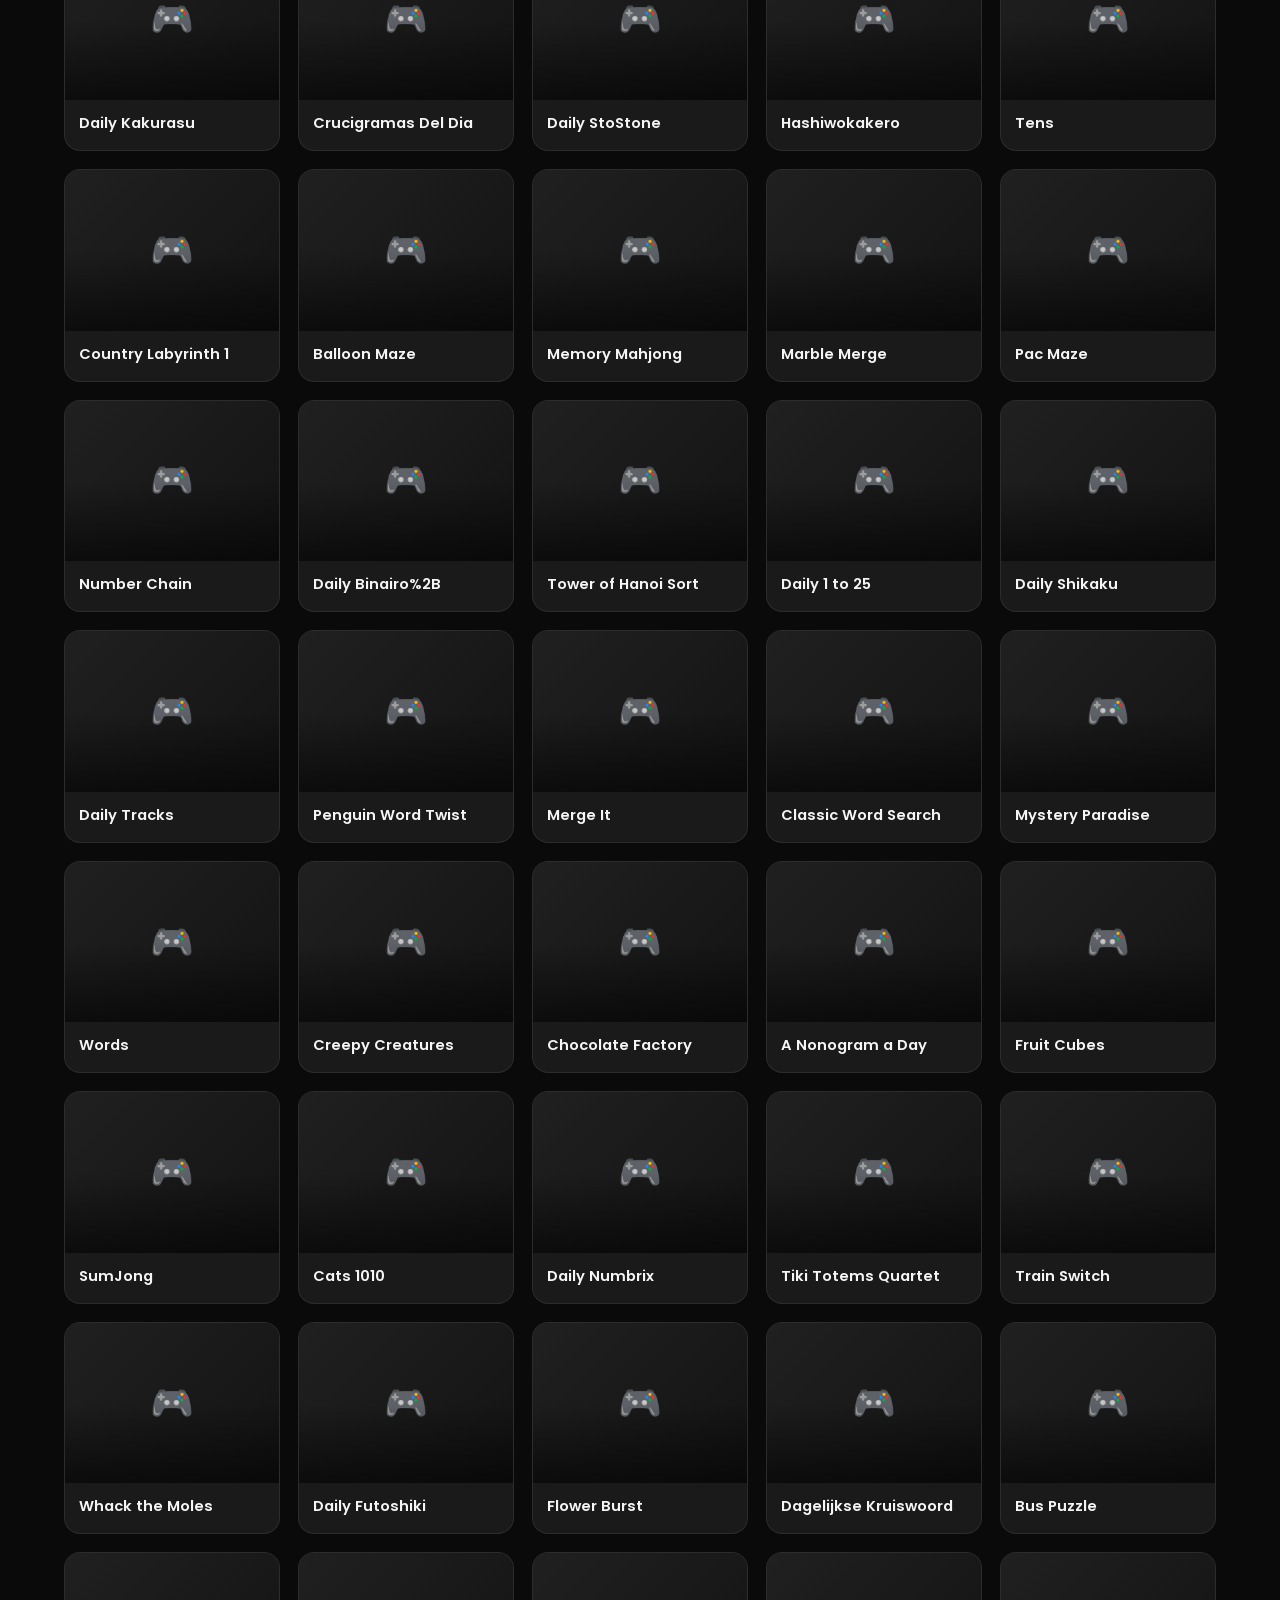
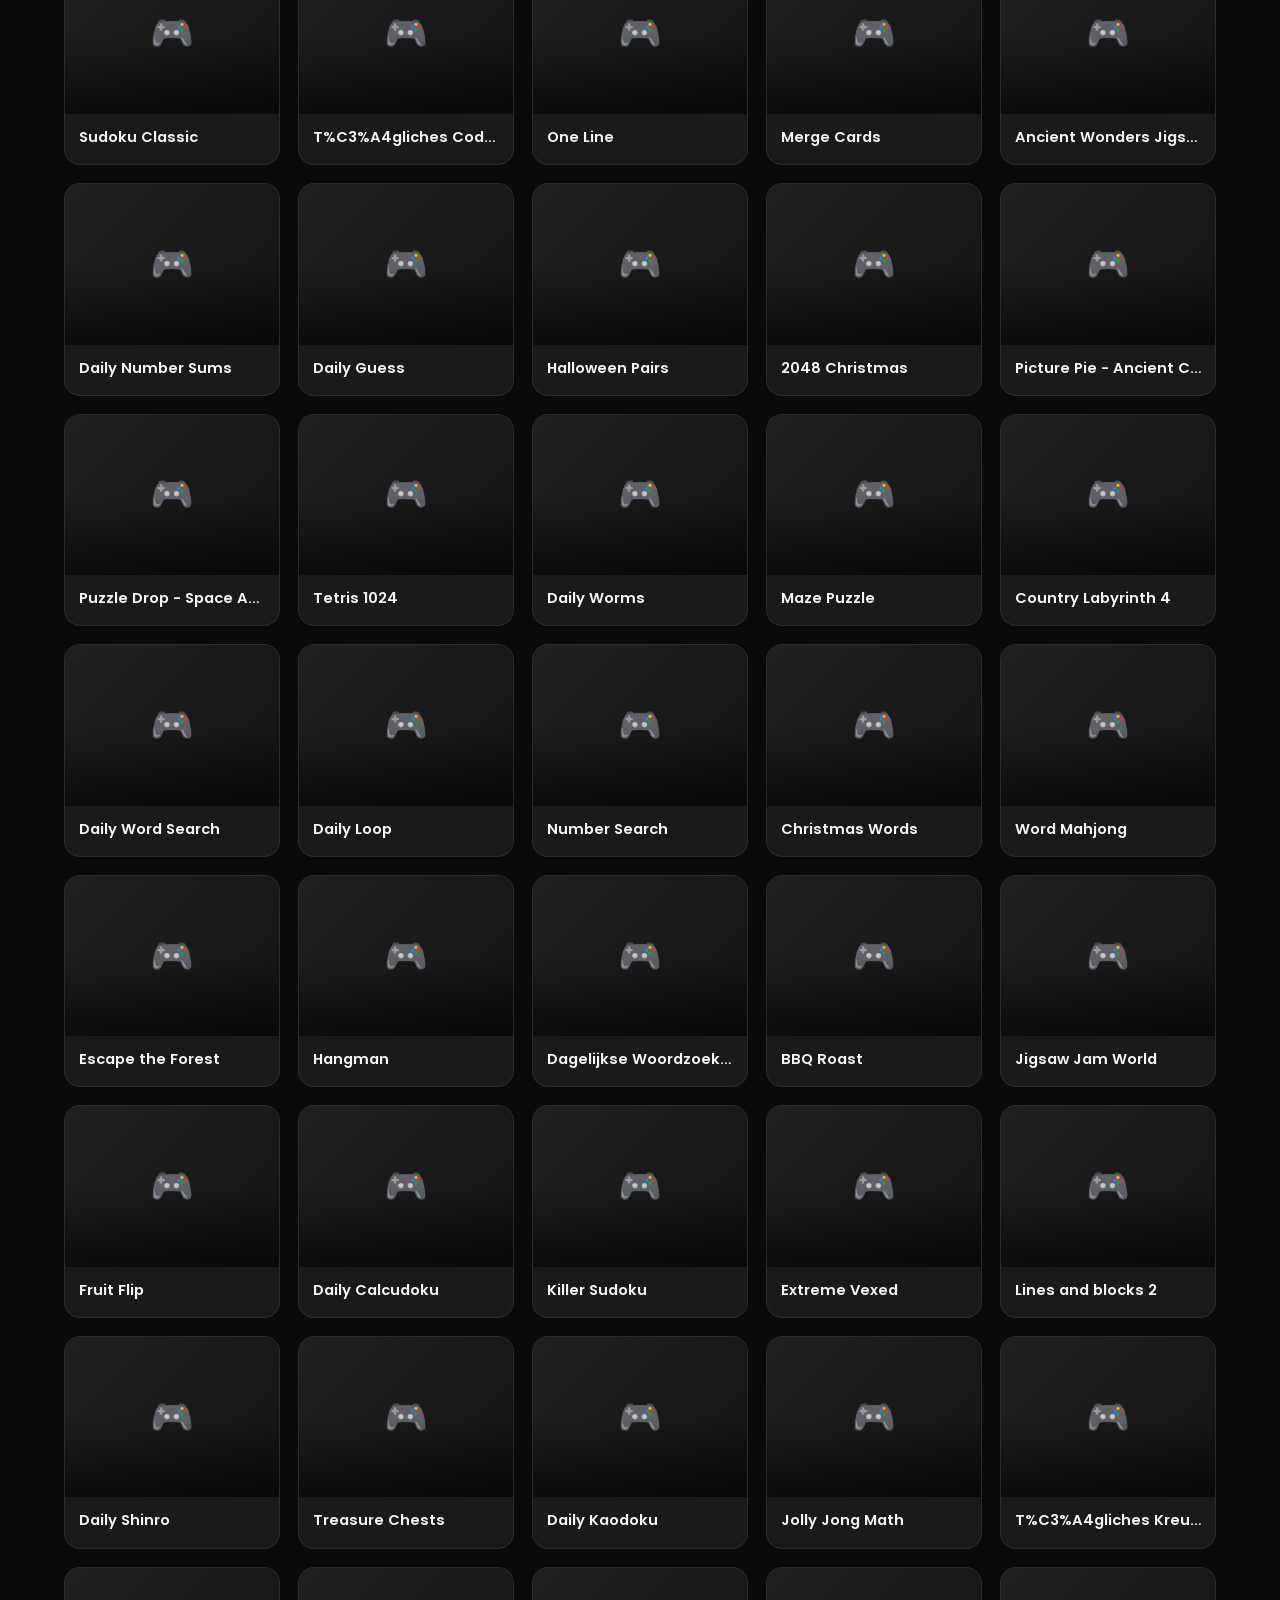
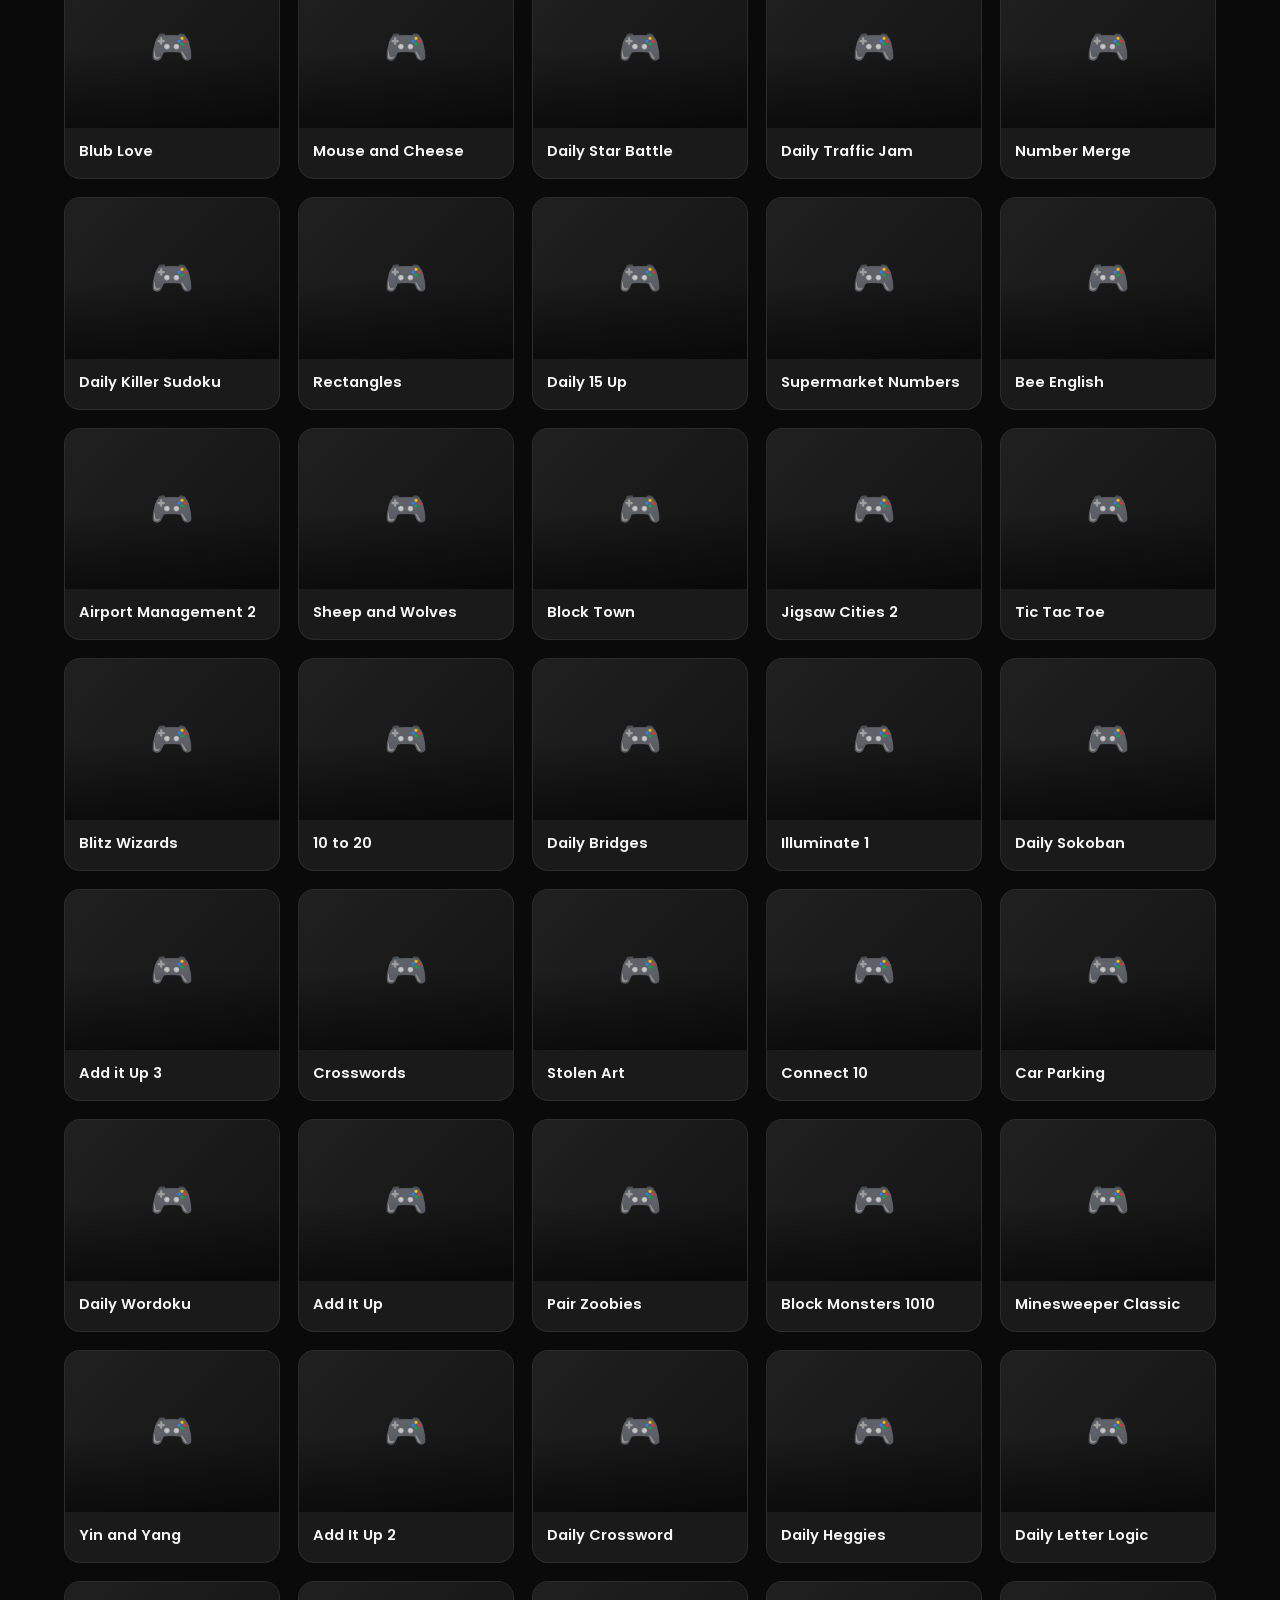
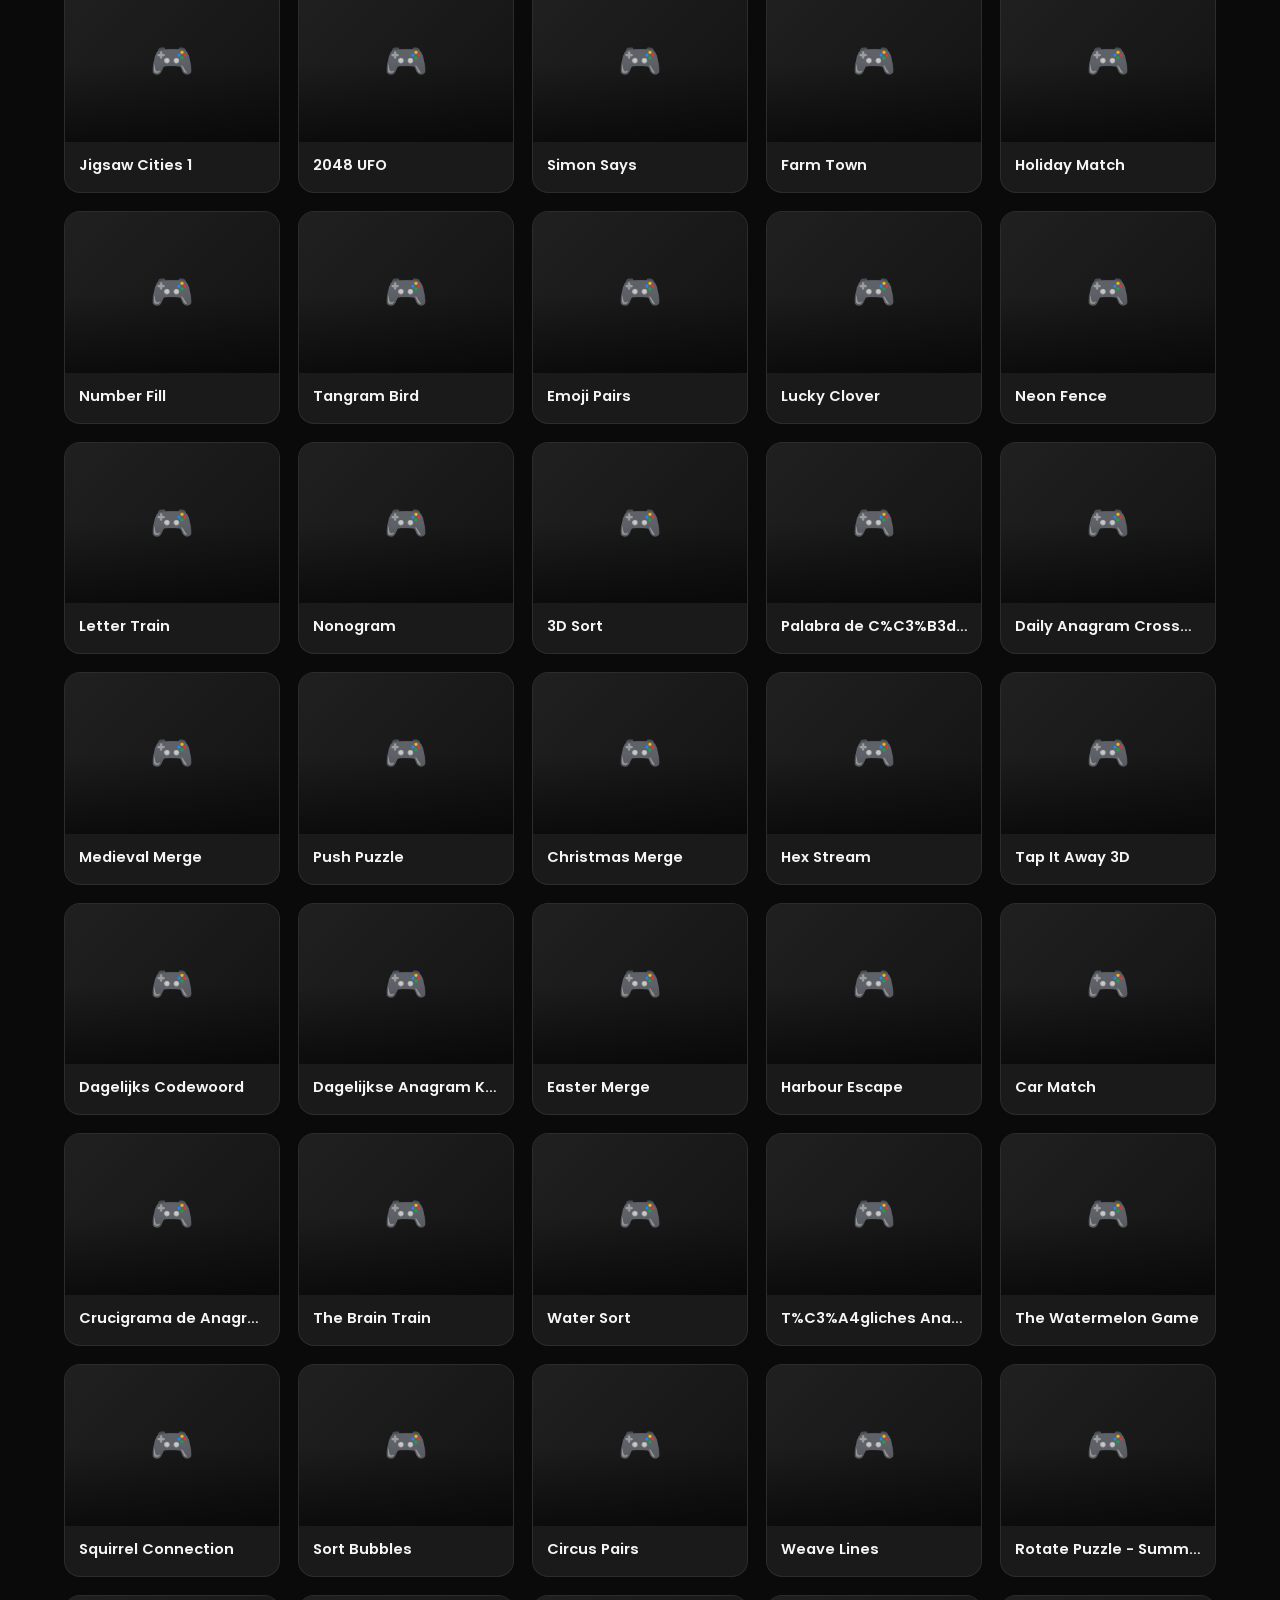
==== commit 8835d0df: "Add search box and category chips to game catalog" ====
--- a/index.html
+++ b/index.html
@@ -33,6 +33,8 @@
   <!-- Performance: preconnect ke CDN game -->
   <link rel="preconnect" href="https://cdn.htmlgames.com" crossorigin />
   <link rel="dns-prefetch" href="https://cdn.htmlgames.com" />
+  <link rel="preconnect" href="https://www.htmlgames.com" crossorigin />
+  <link rel="dns-prefetch" href="https://www.htmlgames.com" />
 
   <!-- Fonts -->
   <link rel="preconnect" href="https://fonts.googleapis.com" />
@@ -85,8 +87,23 @@
         <p>Klik salah satu game untuk langsung memainkannya.</p>
       </div>
 
+      <div class="catalog-controls">
+        <div class="search-box">
+          <svg viewBox="0 0 24 24" width="18" height="18" fill="none" stroke="currentColor" stroke-width="2" aria-hidden="true"><circle cx="11" cy="11" r="7"/><path d="m21 21-4.3-4.3"/></svg>
+          <input type="search" id="gameSearch" class="search-input" placeholder="Cari game..." aria-label="Cari game" />
+        </div>
+        <div id="categoryChips" class="category-chips" role="tablist" aria-label="Filter kategori">
+          <!-- Chip kategori di-generate oleh main.js -->
+        </div>
+      </div>
+
       <div class="game-grid" id="gameGrid" role="list">
         <!-- Game cards di-generate oleh main.js -->
+      </div>
+
+      <div class="catalog-loadmore-wrap">
+        <button id="btnLoadMore" class="btn btn-ghost hidden" type="button">Muat Lebih Banyak</button>
+        <p id="catalogEmpty" class="catalog-empty hidden">Tidak ada game yang cocok dengan pencarian.</p>
       </div>
     </section>
 
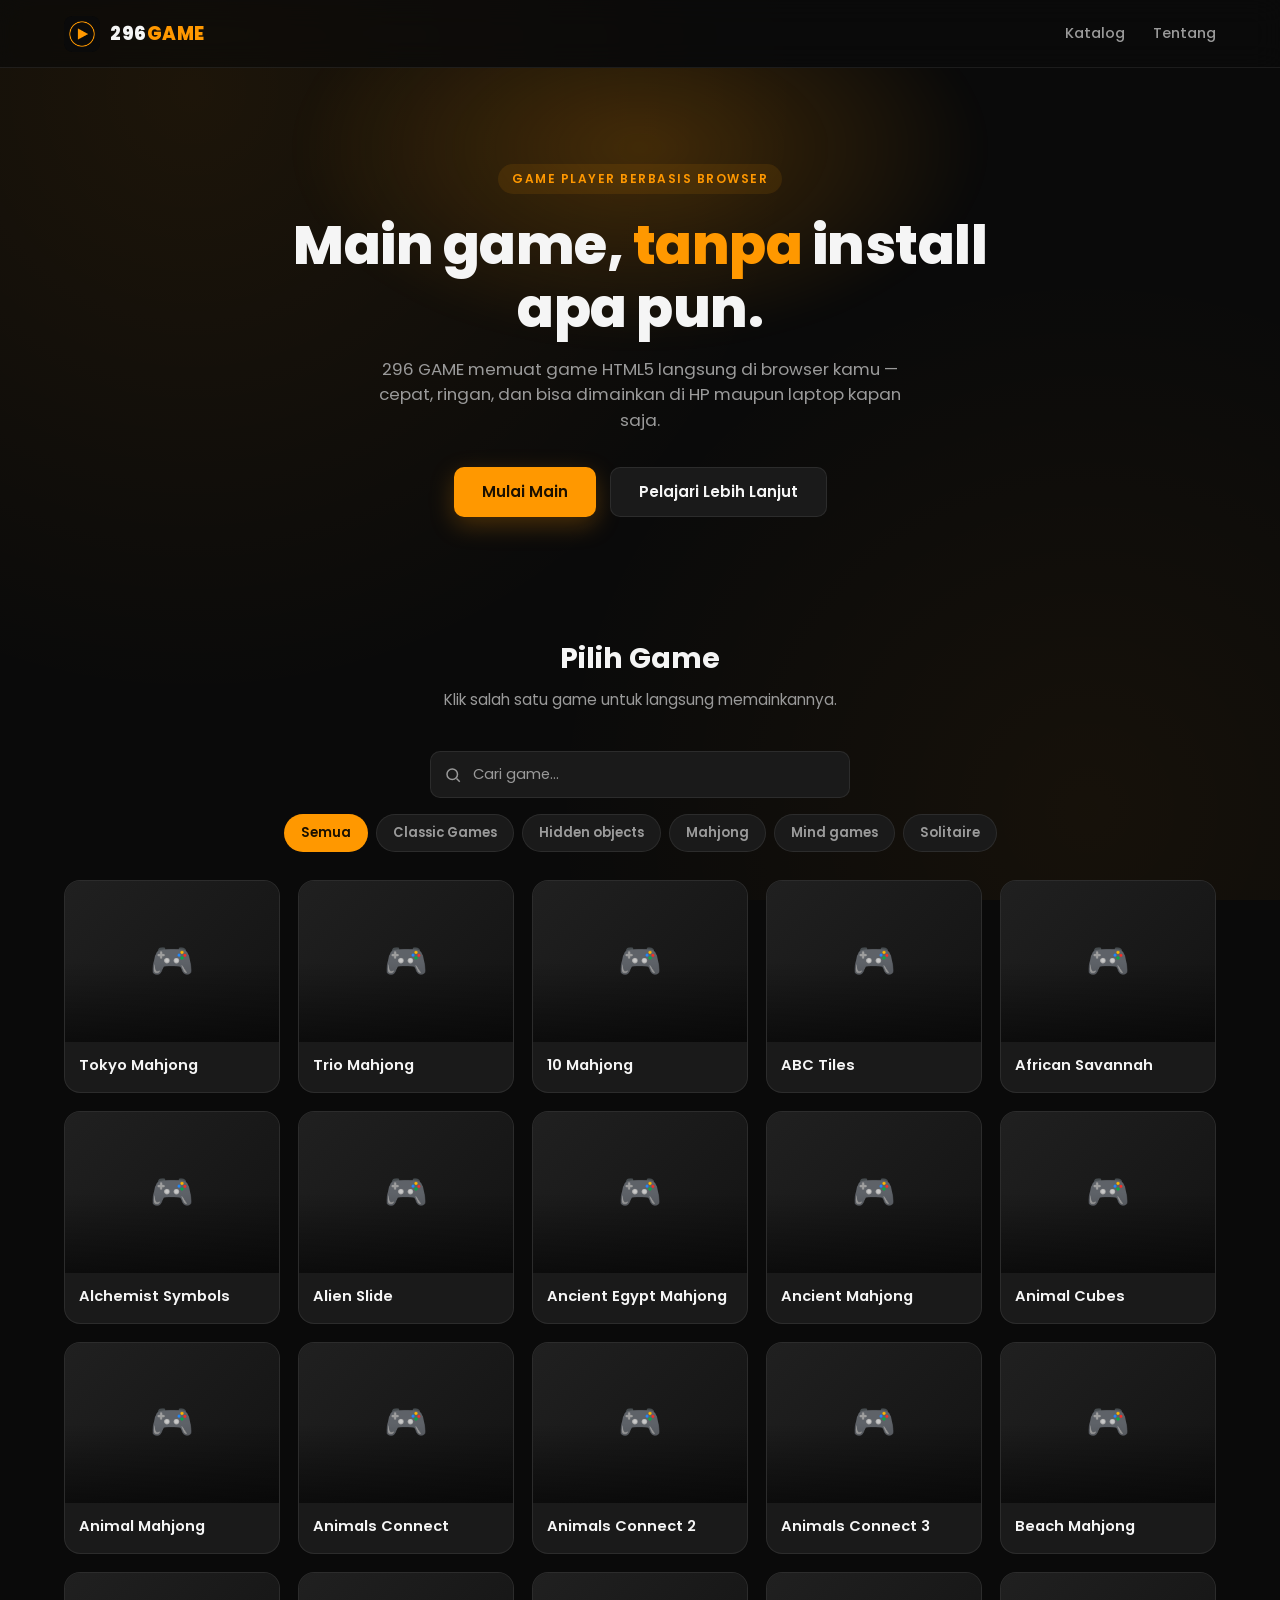
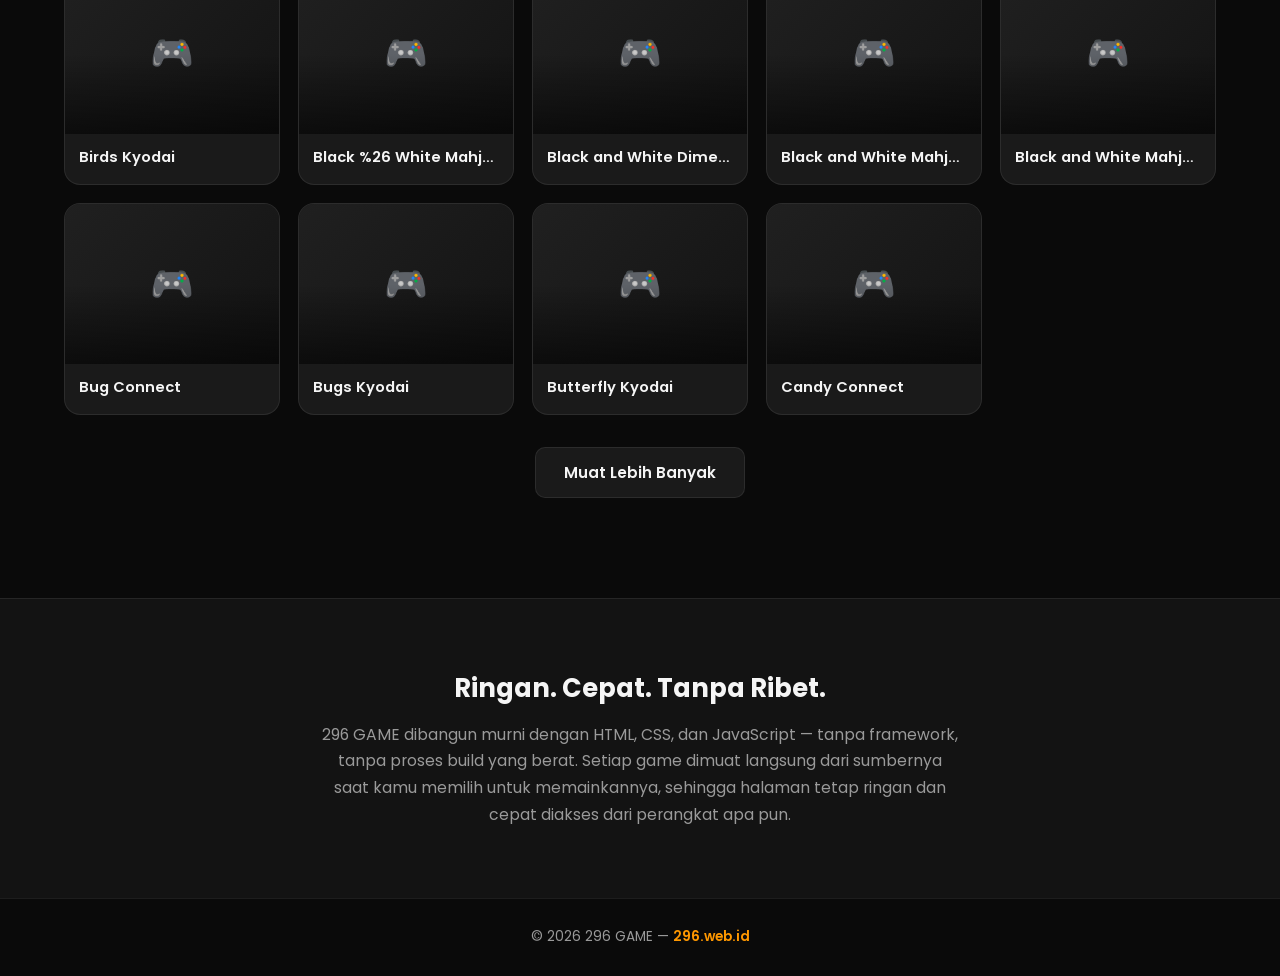
==== commit 36218935: "Update index.html" ====
--- a/index.html
+++ b/index.html
@@ -44,6 +44,9 @@
   <!-- Styles -->
   <link rel="stylesheet" href="./css/style.css" />
   <link rel="stylesheet" href="./css/responsive.css" />
+
+<script async src="https://pagead2.googlesyndication.com/pagead/js/adsbygoogle.js?client=ca-pub-2096485944749698"
+     crossorigin="anonymous"></script>
 </head>
 <body>
 
--- a/css/style.css
+++ b/css/style.css
@@ -348,7 +348,17 @@
   content: "";
   position: absolute;
   inset: 0;
+  z-index: 2;
   background: linear-gradient(to top, rgba(0,0,0,0.55), transparent 50%);
+}
+
+.game-card-thumb img {
+  position: absolute;
+  inset: 0;
+  width: 100%;
+  height: 100%;
+  object-fit: cover;
+  z-index: 1;
 }
 
 .game-card-body {
@@ -383,6 +393,99 @@
 .game-card:hover .game-card-play {
   opacity: 1;
   transform: translateY(0);
+}
+
+/* ===== Catalog Controls (search + filter) ===== */
+.catalog-controls {
+  display: flex;
+  flex-direction: column;
+  gap: 16px;
+  margin-bottom: 28px;
+}
+
+.search-box {
+  position: relative;
+  max-width: 420px;
+  margin: 0 auto;
+  width: 100%;
+  color: var(--color-text-muted);
+}
+
+.search-box svg {
+  position: absolute;
+  left: 14px;
+  top: 50%;
+  transform: translateY(-50%);
+  pointer-events: none;
+}
+
+.search-input {
+  width: 100%;
+  padding: 12px 16px 12px 42px;
+  border-radius: var(--radius-sm);
+  background: var(--color-surface);
+  border: 1px solid var(--color-border);
+  color: var(--color-text);
+  font-family: var(--font-main);
+  font-size: 0.92rem;
+  transition: border-color var(--transition-fast), background var(--transition-fast);
+}
+
+.search-input::placeholder { color: var(--color-text-muted); }
+
+.search-input:focus {
+  outline: none;
+  border-color: rgba(255, 152, 0, 0.5);
+  background: var(--color-surface-2);
+}
+
+.category-chips {
+  display: flex;
+  flex-wrap: wrap;
+  gap: 8px;
+  justify-content: center;
+}
+
+.chip {
+  padding: 8px 16px;
+  border-radius: 999px;
+  background: var(--color-surface);
+  border: 1px solid var(--color-border);
+  color: var(--color-text-muted);
+  font-size: 0.82rem;
+  font-weight: 600;
+  transition: background var(--transition-fast), color var(--transition-fast), border-color var(--transition-fast);
+}
+
+.chip:hover {
+  color: var(--color-text);
+  border-color: rgba(255, 152, 0, 0.35);
+}
+
+.chip.active {
+  background: var(--color-accent);
+  color: #1a1000;
+  border-color: transparent;
+}
+
+.catalog-loadmore-wrap {
+  display: flex;
+  flex-direction: column;
+  align-items: center;
+  gap: 12px;
+  margin-top: 32px;
+}
+
+.catalog-empty {
+  color: var(--color-text-muted);
+  font-size: 0.9rem;
+  text-align: center;
+}
+
+.catalog-error {
+  color: var(--color-text-muted);
+  text-align: center;
+  grid-column: 1 / -1;
 }
 
 /* ===== About ===== */
